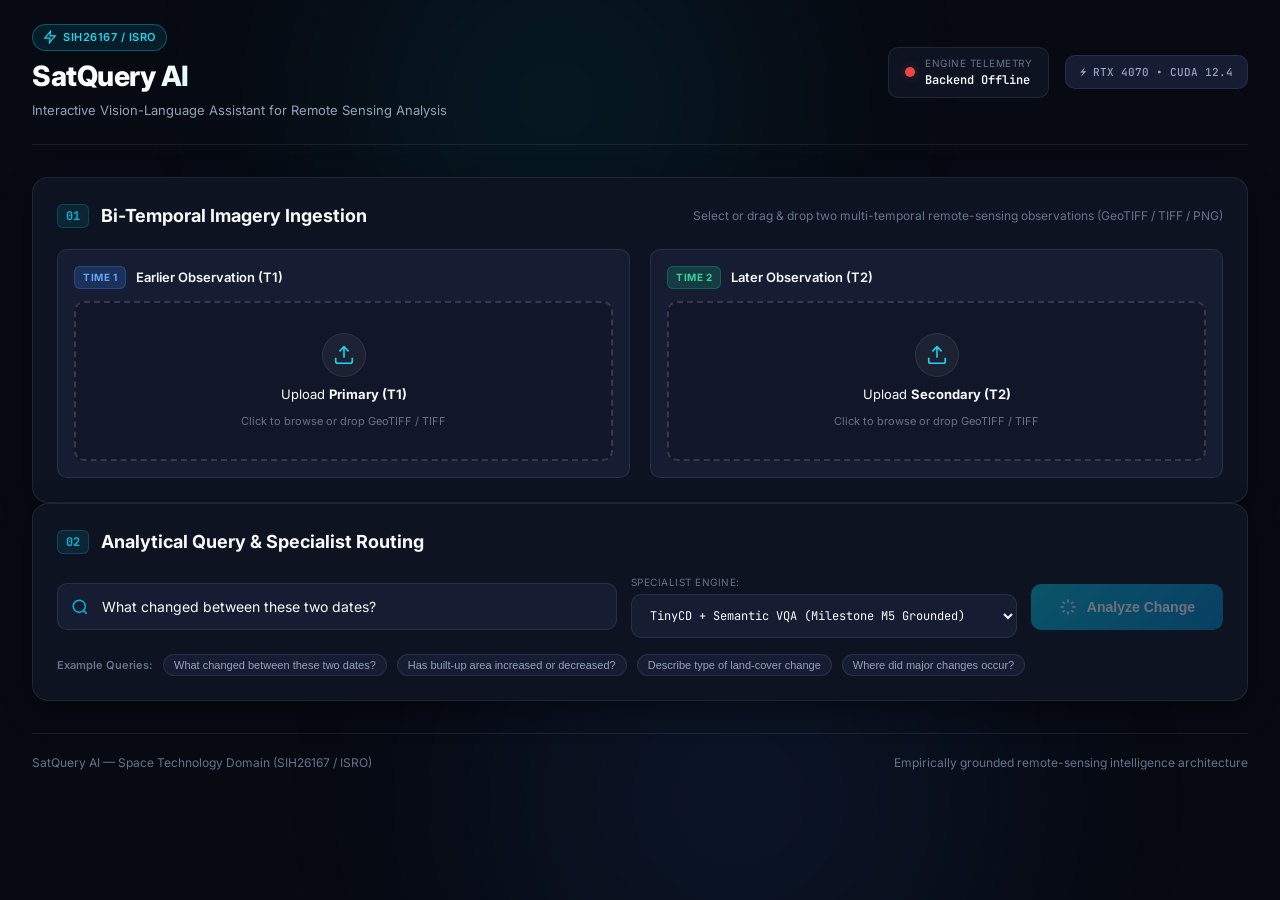
==== frontend/index.html @ 7ea51f8f "Initial SatQuery AI implementation through M5" ====
<!DOCTYPE html>
<html lang="en">
<head>
  <meta charset="UTF-8">
  <meta name="viewport" content="width=device-width, initial-scale=1.0">
  <title>SatQuery AI — Bi-Temporal Remote Sensing Analysis</title>
  <meta name="description" content="Interactive Vision-Language Assistant for Multimodal Remote Sensing (SIH26167 / ISRO)">
  <link rel="preconnect" href="https://fonts.googleapis.com">
  <link rel="preconnect" href="https://fonts.gstatic.com" crossorigin>
  <link href="https://fonts.googleapis.com/css2?family=Inter:wght@300;400;500;600;700&family=JetBrains+Mono:wght@400;500;600&display=swap" rel="stylesheet">
  <link rel="stylesheet" href="index.css">
</head>
<body>
  <!-- Background Glow Accents -->
  <div class="bg-glow bg-glow-top"></div>
  <div class="bg-glow bg-glow-bottom"></div>

  <div class="app-wrapper">
    <!-- Header -->
    <header class="app-header">
      <div class="header-left">
        <div class="brand-badge">
          <svg class="satellite-icon" viewBox="0 0 24 24" fill="none" stroke="currentColor" stroke-width="2">
            <path d="M13 2L3 14h9l-1 8 10-12h-9l1-8z" />
          </svg>
          <span class="mission-tag">SIH26167 / ISRO</span>
        </div>
        <h1 class="brand-title">SatQuery AI</h1>
        <p class="brand-subtitle">Interactive Vision-Language Assistant for Remote Sensing Analysis</p>
      </div>

      <div class="header-right">
        <div id="backend-status-card" class="status-card">
          <span id="backend-status-dot" class="status-dot dot-checking"></span>
          <div class="status-meta">
            <span class="status-label">Engine Telemetry</span>
            <span id="backend-status-text" class="status-value">Connecting...</span>
          </div>
        </div>
        <div class="hardware-badge">
          <span class="hw-icon">⚡</span>
          <span class="hw-text">RTX 4070 • CUDA 12.4</span>
        </div>
      </div>
    </header>

    <!-- Main Container -->
    <main class="main-content">
      <!-- Section 1: Bi-Temporal Imagery Ingestion -->
      <section class="panel-section">
        <div class="section-title-bar">
          <span class="section-step">01</span>
          <h2 class="section-title">Bi-Temporal Imagery Ingestion</h2>
          <span class="section-hint">Select or drag & drop two multi-temporal remote-sensing observations (GeoTIFF / TIFF / PNG)</span>
        </div>

        <div class="upload-grid">
          <!-- Time 1 Panel (Before) -->
          <div class="upload-card" id="t1-card">
            <div class="card-header-bar">
              <span class="time-badge time-t1">TIME 1</span>
              <span class="time-label">Earlier Observation (T1)</span>
            </div>
            
            <div class="dropzone" id="t1-dropzone">
              <input type="file" id="t1-file-input" class="file-input" accept=".tif,.tiff,.png,.jpg,.jpeg">
              <div class="dropzone-content" id="t1-empty-view">
                <div class="dropzone-icon-ring">
                  <svg viewBox="0 0 24 24" fill="none" stroke="currentColor" stroke-width="1.75">
                    <path d="M21 15v4a2 2 0 0 1-2 2H5a2 2 0 0 1-2-2v-4M17 8l-5-5-5 5M12 3v12"/>
                  </svg>
                </div>
                <p class="dropzone-main-text">Upload <strong>Primary (T1)</strong></p>
                <p class="dropzone-sub-text">Click to browse or drop GeoTIFF / TIFF</p>
              </div>

              <div class="file-loaded-view hidden" id="t1-loaded-view">
                <div class="file-preview-box">
                  <img id="t1-thumb" class="file-thumb" alt="T1 Preview">
                  <div class="file-thumb-fallback" id="t1-thumb-fallback">
                    <span>GeoTIFF</span>
                  </div>
                </div>
                <div class="file-details">
                  <span class="file-name" id="t1-filename">filename.tif</span>
                  <div class="file-tags">
                    <span class="file-tag" id="t1-filesize">0 KB</span>
                    <span class="file-tag tag-crs" id="t1-filecrs">CRS: Ready</span>
                  </div>
                </div>
                <button type="button" class="btn-remove-file" id="t1-remove-btn" title="Remove image">&times;</button>
              </div>
            </div>
          </div>

          <!-- Time 2 Panel (After) -->
          <div class="upload-card" id="t2-card">
            <div class="card-header-bar">
              <span class="time-badge time-t2">TIME 2</span>
              <span class="time-label">Later Observation (T2)</span>
            </div>

            <div class="dropzone" id="t2-dropzone">
              <input type="file" id="t2-file-input" class="file-input" accept=".tif,.tiff,.png,.jpg,.jpeg">
              <div class="dropzone-content" id="t2-empty-view">
                <div class="dropzone-icon-ring">
                  <svg viewBox="0 0 24 24" fill="none" stroke="currentColor" stroke-width="1.75">
                    <path d="M21 15v4a2 2 0 0 1-2 2H5a2 2 0 0 1-2-2v-4M17 8l-5-5-5 5M12 3v12"/>
                  </svg>
                </div>
                <p class="dropzone-main-text">Upload <strong>Secondary (T2)</strong></p>
                <p class="dropzone-sub-text">Click to browse or drop GeoTIFF / TIFF</p>
              </div>

              <div class="file-loaded-view hidden" id="t2-loaded-view">
                <div class="file-preview-box">
                  <img id="t2-thumb" class="file-thumb" alt="T2 Preview">
                  <div class="file-thumb-fallback" id="t2-thumb-fallback">
                    <span>GeoTIFF</span>
                  </div>
                </div>
                <div class="file-details">
                  <span class="file-name" id="t2-filename">filename.tif</span>
                  <div class="file-tags">
                    <span class="file-tag" id="t2-filesize">0 KB</span>
                    <span class="file-tag tag-crs" id="t2-filecrs">CRS: Ready</span>
                  </div>
                </div>
                <button type="button" class="btn-remove-file" id="t2-remove-btn" title="Remove image">&times;</button>
              </div>
            </div>
          </div>
        </div>
      </section>

      <!-- Section 2: Query & Action Bar -->
      <section class="panel-section">
        <div class="section-title-bar">
          <span class="section-step">02</span>
          <h2 class="section-title">Analytical Query & Specialist Routing</h2>
        </div>

        <div class="query-box-wrapper">
          <div class="query-input-row">
            <div class="query-input-container">
              <svg class="query-icon" viewBox="0 0 24 24" fill="none" stroke="currentColor" stroke-width="2">
                <circle cx="11" cy="11" r="8"/>
                <path d="M21 21l-4.35-4.35"/>
              </svg>
              <input type="text" id="query-input" class="query-input" value="What changed between these two dates?" placeholder="Enter remote sensing analytical query...">
            </div>

            <div class="candidate-select-container">
              <label for="candidate-select" class="candidate-label">Specialist Engine:</label>
              <select id="candidate-select" class="candidate-select">
                <option value="change_vqa" selected>TinyCD + Semantic VQA (Milestone M5 Grounded)</option>
                <option value="tinycd_raw">TinyCD Only (Binary Detection • M3/M4)</option>
                <option value="cva_raw">CVA Baseline (Deterministic Spectral Difference)</option>
              </select>
            </div>

            <button type="button" id="analyze-btn" class="btn-analyze" disabled>
              <svg class="btn-icon" viewBox="0 0 24 24" fill="none" stroke="currentColor" stroke-width="2">
                <path d="M12 2v4M12 18v4M4.93 4.93l2.83 2.83M16.24 16.24l2.83 2.83M2 12h4M18 12h4M4.93 19.07l2.83-2.83M16.24 7.76l2.83-2.83"/>
              </svg>
              <span>Analyze Change</span>
            </button>
          </div>

          <!-- Query Suggestions -->
          <div class="query-suggestions">
            <span class="suggestions-label">Example Queries:</span>
            <button type="button" class="query-pill" data-query="What changed between these two dates?">What changed between these two dates?</button>
            <button type="button" class="query-pill" data-query="Has the built-up area increased, decreased, or remained unchanged?">Has built-up area increased or decreased?</button>
            <button type="button" class="query-pill" data-query="Describe what type of land-cover change occurred.">Describe type of land-cover change</button>
            <button type="button" class="query-pill" data-query="Where did the major changes occur?">Where did major changes occur?</button>
          </div>
        </div>
      </section>

      <!-- Processing State / Progress Stepper -->
      <section class="progress-section hidden" id="progress-container">
        <div class="progress-card">
          <div class="spinner-row">
            <div class="orbital-spinner"></div>
            <div class="progress-text-block">
              <span class="progress-headline" id="progress-headline">Processing Bi-Temporal Earth Observation Data...</span>
              <span class="progress-subtext" id="progress-subtext">Executing geospatial validation and alignment foundation...</span>
            </div>
          </div>

          <!-- 10-Step Observable Visual Stepper (Rule 12 & Rule 13 Compliance) -->
          <div class="pipeline-stepper" id="pipeline-stepper">
            <div class="stepper-item" data-step="InputValidation"><span class="step-num">1</span><span class="step-name">Input Validation</span></div>
            <div class="stepper-item" data-step="TemporalValidation"><span class="step-num">2</span><span class="step-name">Temporal Order</span></div>
            <div class="stepper-item" data-step="SpatialCompatibility"><span class="step-num">3</span><span class="step-name">Spatial Overlap</span></div>
            <div class="stepper-item" data-step="Alignment"><span class="step-num">4</span><span class="step-name">Geospatial Align</span></div>
            <div class="stepper-item" data-step="SpecialistSelection"><span class="step-num">5</span><span class="step-name">Model Registry</span></div>
            <div class="stepper-item" data-step="ModelExecution"><span class="step-num">6</span><span class="step-name">Change Detect</span></div>
            <div class="stepper-item" data-step="ChangeMaskValidation"><span class="step-num">7</span><span class="step-name">Mask Validation</span></div>
            <div class="stepper-item" data-step="Statistics"><span class="step-num">8</span><span class="step-name">Area Statistics</span></div>
            <div class="stepper-item" data-step="SemanticInterpretation"><span class="step-num">9</span><span class="step-name">Semantic VQA</span></div>
            <div class="stepper-item" data-step="EvidenceAssembly"><span class="step-num">10</span><span class="step-name">Evidence Fusion</span></div>
          </div>
        </div>
      </section>

      <!-- Error Banner -->
      <div class="error-banner hidden" id="error-banner">
        <div class="error-icon-box">⚠️</div>
        <div class="error-content">
          <h4 class="error-title" id="error-title">Backend Validation Error</h4>
          <p class="error-detail" id="error-detail">An unexpected error occurred.</p>
        </div>
        <button type="button" class="error-close-btn" id="error-close-btn">&times;</button>
      </div>

      <!-- Section 3: Results & Visual Evidence (Populated from Real Backend) -->
      <section class="results-section hidden" id="results-section">
        <div class="section-title-bar">
          <span class="section-step">03</span>
          <h2 class="section-title">Analytical Findings & Visual Evidence</h2>
          <span class="contract-badge">StandardResultContract Verified</span>
        </div>

        <!-- Answer Narrative Banner -->
        <div class="answer-banner">
          <div class="answer-header">
            <span class="answer-tag">AI Remote Sensing Analyst Report</span>
            <span class="confidence-tag" id="summary-confidence">Confidence: 0.00</span>
          </div>
          <p class="answer-text" id="summary-answer">...</p>
        </div>

        <!-- Semantic Change Interpretation Card (Milestone M5) -->
        <div class="semantic-card hidden" id="semantic-card">
          <div class="semantic-header">
            <div class="semantic-header-left">
              <span class="semantic-badge">M5 Semantic Interpretation</span>
              <span class="direction-badge" id="semantic-direction-badge">MODIFIED</span>
            </div>
            <div class="semantic-header-right">
              <span class="predom-badge" id="predom-transition-badge">bare_land &rarr; built_up</span>
              <span class="uncertainty-badge" id="semantic-uncertainty-badge">Model Uncertainty: 15%</span>
            </div>
          </div>
          <div class="semantic-body" id="semantic-transitions-container">
            <!-- Dynamically populated -->
          </div>
        </div>

        <!-- Telemetry Metrics Grid -->
        <div class="metrics-grid">
          <div class="metric-card">
            <span class="metric-label">Changed Pixels</span>
            <span class="metric-value" id="val-changed-pixels">--</span>
            <span class="metric-sub" id="sub-changed-pixels">Surface pixel count</span>
          </div>
          <div class="metric-card metric-card-primary">
            <span class="metric-label">Physical Area</span>
            <span class="metric-value" id="val-physical-area">--</span>
            <span class="metric-sub" id="sub-physical-area">Calculated in projected CRS</span>
          </div>
          <div class="metric-card">
            <span class="metric-label">Change Ratio</span>
            <span class="metric-value" id="val-change-ratio">--</span>
            <span class="metric-sub">AOI fractional coverage</span>
          </div>
          <div class="metric-card">
            <span class="metric-label">Spatial Clusters</span>
            <span class="metric-value" id="val-total-clusters">--</span>
            <span class="metric-sub">Connected components</span>
          </div>
          <div class="metric-card">
            <span class="metric-label">Specialist Engine</span>
            <span class="metric-value value-engine" id="val-specialist">--</span>
            <span class="metric-sub" id="sub-specialist">Central Model Registry</span>
          </div>
          <div class="metric-card">
            <span class="metric-label">Inference Latency</span>
            <span class="metric-value" id="val-latency">--</span>
            <span class="metric-sub">End-to-end execution</span>
          </div>
        </div>

        <!-- Visual Comparison Hub -->
        <div class="visual-hub-card">
          <div class="hub-header">
            <div class="hub-title-group">
              <h3 class="hub-title">Spatial Evidence Inspection</h3>
              <span class="hub-subtitle">High-resolution bi-temporal comparison with raster overlays</span>
            </div>
            <div class="view-mode-switch">
              <button type="button" class="mode-btn active" id="btn-mode-slider">Split Comparison Slider</button>
              <button type="button" class="mode-btn" id="btn-mode-side">Side-by-Side Gallery</button>
            </div>
          </div>

          <!-- View A: Interactive Before/After Split Slider -->
          <div class="slider-view-container" id="slider-view">
            <div class="split-slider-frame" id="split-slider-frame">
              <!-- Under Layer: Time 1 (Before) -->
              <img id="slider-img-before" class="slider-img slider-img-under" alt="T1 Before Observation">
              
              <!-- Over Layer: Time 2 with Change Overlay (Clipped) -->
              <div class="slider-overlay-wrapper" id="slider-overlay-wrapper">
                <img id="slider-img-after" class="slider-img slider-img-over" alt="T2 with Change Overlay">
              </div>

              <!-- Interactive Drag Divider -->
              <div class="slider-divider" id="slider-divider">
                <div class="divider-line"></div>
                <div class="divider-handle">
                  <svg viewBox="0 0 24 24" fill="none" stroke="currentColor" stroke-width="2.5">
                    <path d="M8 7l-5 5 5 5M16 7l5 5-5 5"/>
                  </svg>
                </div>
              </div>

              <!-- Badges on Image -->
              <span class="slider-tag tag-before">BEFORE (T1)</span>
              <span class="slider-tag tag-after">AFTER + CHANGE OVERLAY</span>
            </div>
            <p class="slider-caption">Drag the slider left and right to inspect detected physical surface additions against the prior observation.</p>
          </div>

          <!-- View B: Side-by-Side Gallery -->
          <div class="side-by-side-grid hidden" id="side-by-side-grid">
            <div class="gallery-card">
              <div class="gallery-header">Time 1 (Before)</div>
              <div class="gallery-img-box"><img id="gallery-t1" class="gallery-img" alt="T1"></div>
            </div>
            <div class="gallery-card">
              <div class="gallery-header">Time 2 (After)</div>
              <div class="gallery-img-box"><img id="gallery-t2" class="gallery-img" alt="T2"></div>
            </div>
            <div class="gallery-card">
              <div class="gallery-header">Binary Change Mask</div>
              <div class="gallery-img-box"><img id="gallery-mask" class="gallery-img" alt="Change Mask"></div>
            </div>
            <div class="gallery-card">
              <div class="gallery-header">Semi-Transparent Overlay</div>
              <div class="gallery-img-box"><img id="gallery-overlay" class="gallery-img" alt="Change Overlay"></div>
            </div>
          </div>
        </div>

        <!-- Spatial Telemetry & Bounding Boxes -->
        <div class="evidence-telemetry-card">
          <div class="telemetry-header">
            <h4>Geospatial Regions & Coordinates</h4>
            <span class="convention-tag">Convention: [xmin, ymin, xmax, ymax]</span>
          </div>
          <div class="telemetry-body" id="telemetry-regions-list">
            <!-- Populated dynamically -->
          </div>
        </div>

        <!-- Collapsible 9-Step Execution Trace (Rule 12) -->
        <div class="trace-accordion-card">
          <button type="button" class="trace-accordion-header" id="trace-toggle-btn">
            <div class="trace-header-left">
              <svg class="trace-icon" viewBox="0 0 24 24" fill="none" stroke="currentColor" stroke-width="2">
                <path d="M12 8v4l3 3m6-3a9 9 0 11-18 0 9 9 0 0118 0z" />
              </svg>
              <span class="trace-title">Auditable Execution Trace (Rule 12 Compliance)</span>
            </div>
            <div class="trace-header-right">
              <span class="trace-count-tag" id="trace-steps-count">9 Steps Recorded</span>
              <svg class="accordion-arrow" id="accordion-arrow" viewBox="0 0 24 24" fill="none" stroke="currentColor" stroke-width="2">
                <path d="M19 9l-7 7-7-7"/>
              </svg>
            </div>
          </button>

          <div class="trace-accordion-content hidden" id="trace-content">
            <div class="trace-timeline" id="trace-timeline-container">
              <!-- Steps rendered dynamically -->
            </div>
          </div>
        </div>

        <!-- Warnings Banner -->
        <div class="warnings-card hidden" id="warnings-card">
          <div class="warnings-header">System Advisories & Preprocessing Warnings</div>
          <ul class="warnings-list" id="warnings-list">
            <!-- Populated dynamically -->
          </ul>
        </div>
      </section>
    </main>

    <!-- Footer -->
    <footer class="app-footer">
      <span>SatQuery AI — Space Technology Domain (SIH26167 / ISRO)</span>
      <span>Empirically grounded remote-sensing intelligence architecture</span>
    </footer>
  </div>

  <script src="app.js" type="module"></script>
</body>
</html>
---- frontend/index.css ----
:root {
  --bg-cosmic: #070A12;
  --bg-surface: #0E1322;
  --bg-surface-elevated: #161D33;
  --bg-surface-card: #1A223B;
  --border-subtle: rgba(255, 255, 255, 0.08);
  --border-active: rgba(6, 182, 212, 0.4);

  --cyan-primary: #06B6D4;
  --cyan-bright: #22D3EE;
  --cyan-glow: rgba(6, 182, 212, 0.25);
  
  --emerald-success: #10B981;
  --emerald-glow: rgba(16, 185, 129, 0.25);

  --amber-warning: #F59E0B;
  --amber-glow: rgba(245, 158, 11, 0.25);

  --crimson-danger: #EF4444;
  --crimson-glow: rgba(239, 68, 68, 0.25);

  --text-primary: #F8FAFC;
  --text-secondary: #94A3B8;
  --text-muted: #64748B;

  --font-sans: 'Inter', -apple-system, BlinkMacSystemFont, "Segoe UI", Roboto, sans-serif;
  --font-mono: 'JetBrains Mono', monospace;
  --radius-sm: 6px;
  --radius-md: 10px;
  --radius-lg: 16px;
}

* {
  box-sizing: border-box;
  margin: 0;
  padding: 0;
}

body {
  background-color: var(--bg-cosmic);
  color: var(--text-primary);
  font-family: var(--font-sans);
  min-height: 100vh;
  position: relative;
  overflow-x: hidden;
  line-height: 1.5;
  -webkit-font-smoothing: antialiased;
}

/* Background Cosmic Ambient Glows */
.bg-glow {
  position: fixed;
  border-radius: 50%;
  pointer-events: none;
  filter: blur(120px);
  z-index: 0;
  opacity: 0.15;
}
.bg-glow-top {
  width: 600px;
  height: 600px;
  background: radial-gradient(circle, var(--cyan-primary), transparent 70%);
  top: -200px;
  left: 20%;
}
.bg-glow-bottom {
  width: 700px;
  height: 700px;
  background: radial-gradient(circle, #3B82F6, transparent 70%);
  bottom: -250px;
  right: 15%;
}

.app-wrapper {
  position: relative;
  z-index: 1;
  max-width: 1400px;
  margin: 0 auto;
  padding: 24px 32px 48px;
  display: flex;
  flex-direction: column;
  gap: 32px;
}

/* Header */
.app-header {
  display: flex;
  justify-content: space-between;
  align-items: center;
  padding-bottom: 24px;
  border-bottom: 1px solid var(--border-subtle);
}
.header-left {
  display: flex;
  flex-direction: column;
  gap: 4px;
}
.brand-badge {
  display: inline-flex;
  align-items: center;
  gap: 6px;
  background: rgba(6, 182, 212, 0.12);
  border: 1px solid var(--border-active);
  padding: 4px 10px;
  border-radius: 100px;
  width: fit-content;
  color: var(--cyan-bright);
  font-size: 11px;
  font-weight: 600;
  letter-spacing: 0.5px;
  text-transform: uppercase;
}
.satellite-icon {
  width: 14px;
  height: 14px;
}
.brand-title {
  font-size: 28px;
  font-weight: 800;
  letter-spacing: -0.5px;
  background: linear-gradient(135deg, #FFFFFF 30%, var(--cyan-bright) 100%);
  -webkit-background-clip: text;
  -webkit-text-fill-color: transparent;
}
.brand-subtitle {
  font-size: 13px;
  color: var(--text-secondary);
}

.header-right {
  display: flex;
  align-items: center;
  gap: 16px;
}
.status-card {
  display: flex;
  align-items: center;
  gap: 10px;
  background: var(--bg-surface);
  border: 1px solid var(--border-subtle);
  padding: 8px 16px;
  border-radius: var(--radius-md);
}
.status-dot {
  width: 10px;
  height: 10px;
  border-radius: 50%;
}
.dot-checking { background: var(--amber-warning); box-shadow: 0 0 10px var(--amber-glow); }
.dot-online { background: var(--emerald-success); box-shadow: 0 0 10px var(--emerald-glow); }
.dot-offline { background: var(--crimson-danger); box-shadow: 0 0 10px var(--crimson-glow); }

.status-meta {
  display: flex;
  flex-direction: column;
}
.status-label {
  font-size: 10px;
  color: var(--text-muted);
  text-transform: uppercase;
  letter-spacing: 0.5px;
}
.status-value {
  font-size: 12px;
  font-weight: 600;
  color: var(--text-primary);
  font-family: var(--font-mono);
}
.hardware-badge {
  display: flex;
  align-items: center;
  gap: 6px;
  background: var(--bg-surface-elevated);
  border: 1px solid var(--border-subtle);
  padding: 8px 14px;
  border-radius: var(--radius-md);
  font-size: 11px;
  font-weight: 500;
  color: var(--text-secondary);
  font-family: var(--font-mono);
}

/* Sections */
.panel-section {
  background: var(--bg-surface);
  border: 1px solid var(--border-subtle);
  border-radius: var(--radius-lg);
  padding: 24px;
  box-shadow: 0 10px 30px rgba(0, 0, 0, 0.4);
}
.section-title-bar {
  display: flex;
  align-items: center;
  gap: 12px;
  margin-bottom: 20px;
}
.section-step {
  font-family: var(--font-mono);
  font-size: 12px;
  font-weight: 700;
  color: var(--cyan-primary);
  background: rgba(6, 182, 212, 0.1);
  border: 1px solid rgba(6, 182, 212, 0.25);
  padding: 2px 8px;
  border-radius: var(--radius-sm);
}
.section-title {
  font-size: 18px;
  font-weight: 700;
  color: var(--text-primary);
}
.section-hint {
  font-size: 12px;
  color: var(--text-muted);
  margin-left: auto;
}

/* Upload Grid */
.upload-grid {
  display: grid;
  grid-template-columns: 1fr 1fr;
  gap: 20px;
}
.upload-card {
  background: var(--bg-surface-elevated);
  border: 1px solid var(--border-subtle);
  border-radius: var(--radius-md);
  padding: 16px;
  display: flex;
  flex-direction: column;
  gap: 12px;
}
.card-header-bar {
  display: flex;
  align-items: center;
  gap: 10px;
}
.time-badge {
  font-size: 10px;
  font-weight: 700;
  padding: 3px 8px;
  border-radius: var(--radius-sm);
  letter-spacing: 0.5px;
}
.time-t1 { background: rgba(59, 130, 246, 0.2); color: #60A5FA; border: 1px solid rgba(59, 130, 246, 0.3); }
.time-t2 { background: rgba(16, 185, 129, 0.2); color: #34D399; border: 1px solid rgba(16, 185, 129, 0.3); }
.time-label {
  font-size: 13px;
  font-weight: 600;
  color: var(--text-primary);
}

.dropzone {
  position: relative;
  min-height: 160px;
  border: 2px dashed rgba(255, 255, 255, 0.15);
  border-radius: var(--radius-md);
  display: flex;
  align-items: center;
  justify-content: center;
  cursor: pointer;
  transition: all 0.2s ease;
  background: rgba(0, 0, 0, 0.2);
}
.dropzone:hover, .dropzone.dragover {
  border-color: var(--cyan-primary);
  background: rgba(6, 182, 212, 0.05);
}
.file-input {
  position: absolute;
  inset: 0;
  opacity: 0;
  cursor: pointer;
  width: 100%;
  height: 100%;
}
.dropzone-content {
  display: flex;
  flex-direction: column;
  align-items: center;
  gap: 8px;
  pointer-events: none;
  text-align: center;
}
.dropzone-icon-ring {
  width: 44px;
  height: 44px;
  border-radius: 50%;
  background: rgba(255, 255, 255, 0.05);
  border: 1px solid var(--border-subtle);
  display: flex;
  align-items: center;
  justify-content: center;
  color: var(--cyan-bright);
}
.dropzone-icon-ring svg { width: 22px; height: 22px; }
.dropzone-main-text { font-size: 13px; color: var(--text-primary); }
.dropzone-sub-text { font-size: 11px; color: var(--text-muted); }

/* File Loaded View */
.file-loaded-view {
  width: 100%;
  padding: 16px;
  display: flex;
  align-items: center;
  gap: 16px;
  background: var(--bg-surface-card);
  border-radius: var(--radius-md);
  border: 1px solid rgba(6, 182, 212, 0.3);
  position: relative;
}
.file-preview-box {
  width: 60px;
  height: 60px;
  border-radius: var(--radius-sm);
  background: #000;
  border: 1px solid var(--border-subtle);
  overflow: hidden;
  display: flex;
  align-items: center;
  justify-content: center;
  flex-shrink: 0;
}
.file-thumb {
  width: 100%;
  height: 100%;
  object-fit: cover;
}
.file-thumb-fallback {
  font-size: 10px;
  font-family: var(--font-mono);
  color: var(--cyan-bright);
  font-weight: 700;
}
.file-details {
  display: flex;
  flex-direction: column;
  gap: 6px;
  overflow: hidden;
  flex-grow: 1;
}
.file-name {
  font-size: 13px;
  font-weight: 600;
  color: var(--text-primary);
  white-space: nowrap;
  overflow: hidden;
  text-overflow: ellipsis;
  font-family: var(--font-mono);
}
.file-tags {
  display: flex;
  gap: 8px;
}
.file-tag {
  font-size: 10px;
  padding: 2px 6px;
  border-radius: var(--radius-sm);
  background: rgba(255, 255, 255, 0.08);
  color: var(--text-secondary);
  font-family: var(--font-mono);
}
.tag-crs { color: var(--emerald-success); background: rgba(16, 185, 129, 0.1); }

.btn-remove-file {
  width: 28px;
  height: 28px;
  border-radius: 50%;
  background: rgba(255, 255, 255, 0.08);
  border: 1px solid var(--border-subtle);
  color: var(--text-secondary);
  font-size: 16px;
  cursor: pointer;
  display: flex;
  align-items: center;
  justify-content: center;
  transition: all 0.15s ease;
}
.btn-remove-file:hover {
  background: rgba(239, 68, 68, 0.2);
  color: var(--crimson-danger);
  border-color: var(--crimson-danger);
}

/* Query Box */
.query-box-wrapper {
  display: flex;
  flex-direction: column;
  gap: 16px;
}
.query-input-row {
  display: flex;
  align-items: center;
  gap: 14px;
}
.query-input-container {
  flex-grow: 1;
  position: relative;
  display: flex;
  align-items: center;
}
.query-icon {
  position: absolute;
  left: 14px;
  width: 18px;
  height: 18px;
  color: var(--cyan-primary);
  pointer-events: none;
}
.query-input {
  width: 100%;
  background: var(--bg-surface-elevated);
  border: 1px solid var(--border-subtle);
  border-radius: var(--radius-md);
  padding: 14px 16px 14px 44px;
  font-size: 14px;
  color: var(--text-primary);
  font-family: var(--font-sans);
  transition: border-color 0.2s ease;
}
.query-input:focus {
  outline: none;
  border-color: var(--cyan-bright);
  box-shadow: 0 0 15px var(--cyan-glow);
}

.candidate-select-container {
  display: flex;
  flex-direction: column;
  gap: 4px;
}
.candidate-label {
  font-size: 10px;
  text-transform: uppercase;
  letter-spacing: 0.5px;
  color: var(--text-muted);
}
.candidate-select {
  background: var(--bg-surface-elevated);
  border: 1px solid var(--border-subtle);
  color: var(--text-primary);
  padding: 12px 14px;
  border-radius: var(--radius-md);
  font-size: 12px;
  font-family: var(--font-mono);
  cursor: pointer;
}
.candidate-select:focus {
  outline: none;
  border-color: var(--cyan-primary);
}

.btn-analyze {
  display: flex;
  align-items: center;
  gap: 10px;
  background: linear-gradient(135deg, #06B6D4, #0284C7);
  border: none;
  color: #FFFFFF;
  padding: 14px 28px;
  border-radius: var(--radius-md);
  font-size: 14px;
  font-weight: 700;
  cursor: pointer;
  box-shadow: 0 4px 20px var(--cyan-glow);
  transition: all 0.2s ease;
  white-space: nowrap;
}
.btn-analyze:hover:not(:disabled) {
  transform: translateY(-1px);
  box-shadow: 0 6px 25px rgba(6, 182, 212, 0.4);
}
.btn-analyze:disabled {
  opacity: 0.4;
  cursor: not-allowed;
  box-shadow: none;
}
.btn-icon { width: 18px; height: 18px; }

.query-suggestions {
  display: flex;
  align-items: center;
  gap: 10px;
  flex-wrap: wrap;
}
.suggestions-label {
  font-size: 11px;
  color: var(--text-muted);
  font-weight: 600;
}
.query-pill {
  background: var(--bg-surface-elevated);
  border: 1px solid var(--border-subtle);
  color: var(--text-secondary);
  font-size: 11px;
  padding: 4px 10px;
  border-radius: 100px;
  cursor: pointer;
  transition: all 0.15s ease;
}
.query-pill:hover {
  background: rgba(6, 182, 212, 0.1);
  color: var(--cyan-bright);
  border-color: var(--cyan-primary);
}

/* Progress / Processing Stepper */
.progress-section {
  animation: fadeIn 0.3s ease;
}
.progress-card {
  background: var(--bg-surface);
  border: 1px solid rgba(6, 182, 212, 0.3);
  border-radius: var(--radius-lg);
  padding: 24px;
  display: flex;
  flex-direction: column;
  gap: 20px;
  box-shadow: 0 0 30px var(--cyan-glow);
}
.spinner-row {
  display: flex;
  align-items: center;
  gap: 16px;
}
.orbital-spinner {
  width: 36px;
  height: 36px;
  border: 3px solid rgba(6, 182, 212, 0.2);
  border-top-color: var(--cyan-bright);
  border-radius: 50%;
  animation: spin 0.8s linear infinite;
  flex-shrink: 0;
}
@keyframes spin { to { transform: rotate(360deg); } }

.progress-text-block {
  display: flex;
  flex-direction: column;
}
.progress-headline {
  font-size: 15px;
  font-weight: 700;
  color: var(--text-primary);
}
.progress-subtext {
  font-size: 12px;
  color: var(--text-secondary);
}

.pipeline-stepper {
  display: grid;
  grid-template-columns: repeat(9, 1fr);
  gap: 8px;
}
.stepper-item {
  display: flex;
  flex-direction: column;
  align-items: center;
  text-align: center;
  gap: 6px;
  padding: 10px 4px;
  background: var(--bg-surface-elevated);
  border: 1px solid var(--border-subtle);
  border-radius: var(--radius-sm);
  transition: all 0.2s ease;
}
.step-num {
  width: 22px;
  height: 22px;
  border-radius: 50%;
  background: rgba(255, 255, 255, 0.05);
  font-size: 11px;
  font-weight: 700;
  display: flex;
  align-items: center;
  justify-content: center;
  font-family: var(--font-mono);
}
.step-name {
  font-size: 10px;
  color: var(--text-muted);
  line-height: 1.2;
}
.stepper-item.completed {
  border-color: rgba(16, 185, 129, 0.4);
  background: rgba(16, 185, 129, 0.08);
}
.stepper-item.completed .step-num {
  background: var(--emerald-success);
  color: #000;
}
.stepper-item.completed .step-name {
  color: var(--text-primary);
}

/* Error Banner */
.error-banner {
  background: rgba(239, 68, 68, 0.12);
  border: 1px solid var(--crimson-danger);
  border-radius: var(--radius-md);
  padding: 16px 20px;
  display: flex;
  align-items: flex-start;
  gap: 16px;
  animation: shake 0.4s ease;
}
@keyframes shake {
  0%, 100% { transform: translateX(0); }
  25% { transform: translateX(-4px); }
  75% { transform: translateX(4px); }
}
.error-icon-box { font-size: 22px; }
.error-content { flex-grow: 1; }
.error-title {
  font-size: 14px;
  font-weight: 700;
  color: var(--crimson-danger);
  margin-bottom: 4px;
}
.error-detail {
  font-size: 13px;
  color: #FECACA;
  font-family: var(--font-mono);
}
.error-close-btn {
  background: none;
  border: none;
  color: #FECACA;
  font-size: 20px;
  cursor: pointer;
}

/* Results Section */
.results-section {
  display: flex;
  flex-direction: column;
  gap: 24px;
  animation: fadeIn 0.4s ease;
}
@keyframes fadeIn { from { opacity: 0; transform: translateY(8px); } to { opacity: 1; transform: translateY(0); } }

.contract-badge {
  font-size: 11px;
  font-weight: 600;
  padding: 3px 10px;
  border-radius: 100px;
  background: rgba(16, 185, 129, 0.15);
  color: #34D399;
  border: 1px solid rgba(16, 185, 129, 0.3);
  margin-left: auto;
}

/* Answer Banner */
.answer-banner {
  background: linear-gradient(135deg, rgba(6, 182, 212, 0.12), rgba(59, 130, 246, 0.08));
  border: 1px solid rgba(6, 182, 212, 0.3);
  border-radius: var(--radius-md);
  padding: 20px;
  display: flex;
  flex-direction: column;
  gap: 10px;
}
.answer-header {
  display: flex;
  justify-content: space-between;
  align-items: center;
}
.answer-tag {
  font-size: 11px;
  font-weight: 700;
  color: var(--cyan-bright);
  text-transform: uppercase;
  letter-spacing: 0.5px;
}
.confidence-tag {
  font-size: 11px;
  font-weight: 700;
  color: var(--emerald-success);
  font-family: var(--font-mono);
  background: rgba(16, 185, 129, 0.12);
  padding: 2px 8px;
  border-radius: var(--radius-sm);
  border: 1px solid rgba(16, 185, 129, 0.3);
}
.answer-text {
  font-size: 16px;
  font-weight: 500;
  line-height: 1.6;
  color: #FFFFFF;
}

/* Metrics Grid */
.metrics-grid {
  display: grid;
  grid-template-columns: repeat(6, 1fr);
  gap: 14px;
}
.metric-card {
  background: var(--bg-surface);
  border: 1px solid var(--border-subtle);
  border-radius: var(--radius-md);
  padding: 16px;
  display: flex;
  flex-direction: column;
  gap: 4px;
}
.metric-card-primary {
  border-color: rgba(6, 182, 212, 0.4);
  background: linear-gradient(180deg, var(--bg-surface), rgba(6, 182, 212, 0.06));
}
.metric-label {
  font-size: 10px;
  color: var(--text-muted);
  text-transform: uppercase;
  letter-spacing: 0.5px;
  font-weight: 600;
}
.metric-value {
  font-size: 20px;
  font-weight: 800;
  color: var(--text-primary);
  font-family: var(--font-mono);
}
.value-engine { font-size: 14px; color: var(--cyan-bright); }
.metric-sub {
  font-size: 10px;
  color: var(--text-secondary);
  white-space: nowrap;
  overflow: hidden;
  text-overflow: ellipsis;
}

/* Visual Hub */
.visual-hub-card {
  background: var(--bg-surface);
  border: 1px solid var(--border-subtle);
  border-radius: var(--radius-lg);
  padding: 24px;
  display: flex;
  flex-direction: column;
  gap: 20px;
}
.hub-header {
  display: flex;
  justify-content: space-between;
  align-items: center;
}
.hub-title { font-size: 18px; font-weight: 700; }
.hub-subtitle { font-size: 12px; color: var(--text-muted); }

.view-mode-switch {
  display: flex;
  background: var(--bg-surface-elevated);
  padding: 4px;
  border-radius: var(--radius-sm);
  border: 1px solid var(--border-subtle);
}
.mode-btn {
  background: none;
  border: none;
  color: var(--text-secondary);
  font-size: 12px;
  font-weight: 600;
  padding: 6px 14px;
  border-radius: 4px;
  cursor: pointer;
  transition: all 0.15s ease;
}
.mode-btn.active {
  background: var(--cyan-primary);
  color: #000;
}

/* Split Slider */
.slider-view-container {
  display: flex;
  flex-direction: column;
  align-items: center;
  gap: 12px;
}
.split-slider-frame {
  position: relative;
  width: 100%;
  max-width: 800px;
  aspect-ratio: 1 / 1;
  border-radius: var(--radius-md);
  overflow: hidden;
  border: 1px solid var(--border-subtle);
  background: #000;
  box-shadow: 0 10px 40px rgba(0, 0, 0, 0.6);
  user-select: none;
}
.slider-img {
  position: absolute;
  top: 0;
  left: 0;
  width: 100%;
  height: 100%;
  object-fit: contain;
  pointer-events: none;
}
.slider-overlay-wrapper {
  position: absolute;
  top: 0;
  left: 0;
  width: 50%;
  height: 100%;
  overflow: hidden;
}
.slider-overlay-wrapper .slider-img {
  width: 800px;
  max-width: none;
}

.slider-divider {
  position: absolute;
  top: 0;
  bottom: 0;
  left: 50%;
  width: 40px;
  margin-left: -20px;
  cursor: ew-resize;
  display: flex;
  align-items: center;
  justify-content: center;
  z-index: 10;
}
.divider-line {
  position: absolute;
  top: 0;
  bottom: 0;
  width: 2px;
  background: var(--cyan-bright);
  box-shadow: 0 0 8px var(--cyan-bright);
}
.divider-handle {
  width: 32px;
  height: 32px;
  border-radius: 50%;
  background: #000;
  border: 2px solid var(--cyan-bright);
  color: var(--cyan-bright);
  display: flex;
  align-items: center;
  justify-content: center;
  box-shadow: 0 0 15px var(--cyan-glow);
  z-index: 2;
}
.divider-handle svg { width: 16px; height: 16px; }

.slider-tag {
  position: absolute;
  bottom: 14px;
  font-size: 10px;
  font-weight: 700;
  padding: 4px 10px;
  border-radius: var(--radius-sm);
  background: rgba(0, 0, 0, 0.7);
  backdrop-filter: blur(6px);
  border: 1px solid var(--border-subtle);
  pointer-events: none;
  font-family: var(--font-mono);
}
.tag-before { left: 14px; color: #60A5FA; }
.tag-after { right: 14px; color: var(--crimson-danger); }
.slider-caption { font-size: 12px; color: var(--text-muted); }

/* Side by Side Grid */
.side-by-side-grid {
  display: grid;
  grid-template-columns: repeat(4, 1fr);
  gap: 16px;
}
.gallery-card {
  background: var(--bg-surface-elevated);
  border: 1px solid var(--border-subtle);
  border-radius: var(--radius-md);
  overflow: hidden;
  display: flex;
  flex-direction: column;
}
.gallery-header {
  padding: 8px 12px;
  font-size: 11px;
  font-weight: 600;
  color: var(--text-secondary);
  border-bottom: 1px solid var(--border-subtle);
  text-align: center;
}
.gallery-img-box {
  width: 100%;
  aspect-ratio: 1 / 1;
  background: #000;
}
.gallery-img {
  width: 100%;
  height: 100%;
  object-fit: contain;
}

/* Evidence Telemetry */
.evidence-telemetry-card {
  background: var(--bg-surface);
  border: 1px solid var(--border-subtle);
  border-radius: var(--radius-md);
  padding: 20px;
  display: flex;
  flex-direction: column;
  gap: 14px;
}
.telemetry-header {
  display: flex;
  justify-content: space-between;
  align-items: center;
}
.telemetry-header h4 { font-size: 14px; font-weight: 700; }
.convention-tag {
  font-size: 10px;
  font-family: var(--font-mono);
  color: var(--cyan-primary);
  background: rgba(6, 182, 212, 0.1);
  padding: 2px 8px;
  border-radius: var(--radius-sm);
}
.telemetry-body {
  display: flex;
  flex-direction: column;
  gap: 10px;
}
.cluster-row {
  display: flex;
  align-items: center;
  justify-content: space-between;
  background: var(--bg-surface-elevated);
  border: 1px solid var(--border-subtle);
  border-radius: var(--radius-sm);
  padding: 10px 16px;
  font-size: 12px;
  font-family: var(--font-mono);
}
.cluster-id { color: var(--cyan-bright); font-weight: 700; }
.cluster-bbox { color: var(--text-primary); }
.cluster-area { color: var(--emerald-success); }

/* Execution Trace Accordion */
.trace-accordion-card {
  background: var(--bg-surface);
  border: 1px solid var(--border-subtle);
  border-radius: var(--radius-md);
  overflow: hidden;
}
.trace-accordion-header {
  width: 100%;
  padding: 16px 20px;
  background: var(--bg-surface-elevated);
  border: none;
  color: var(--text-primary);
  display: flex;
  justify-content: space-between;
  align-items: center;
  cursor: pointer;
  font-size: 14px;
  font-weight: 600;
  transition: background 0.15s ease;
}
.trace-accordion-header:hover {
  background: var(--bg-surface-card);
}
.trace-header-left {
  display: flex;
  align-items: center;
  gap: 10px;
}
.trace-icon { width: 18px; height: 18px; color: var(--cyan-primary); }
.trace-header-right {
  display: flex;
  align-items: center;
  gap: 12px;
}
.trace-count-tag {
  font-size: 11px;
  font-family: var(--font-mono);
  background: rgba(255, 255, 255, 0.08);
  padding: 2px 8px;
  border-radius: var(--radius-sm);
  color: var(--text-secondary);
}
.accordion-arrow {
  width: 18px;
  height: 18px;
  transition: transform 0.2s ease;
}
.accordion-arrow.open {
  transform: rotate(180deg);
}

.trace-accordion-content {
  padding: 20px;
  border-top: 1px solid var(--border-subtle);
}
.trace-timeline {
  display: flex;
  flex-direction: column;
  gap: 12px;
}
.trace-step-item {
  display: flex;
  align-items: flex-start;
  gap: 14px;
  padding: 10px 14px;
  background: var(--bg-surface-elevated);
  border: 1px solid var(--border-subtle);
  border-radius: var(--radius-sm);
}
.trace-badge {
  font-size: 10px;
  font-weight: 700;
  font-family: var(--font-mono);
  padding: 2px 6px;
  border-radius: var(--radius-sm);
  text-transform: uppercase;
}
.badge-completed { background: rgba(16, 185, 129, 0.15); color: #34D399; }
.badge-warning { background: rgba(245, 158, 11, 0.15); color: #FBBF24; }
.badge-failed { background: rgba(239, 68, 68, 0.15); color: #F87171; }

.trace-step-info {
  display: flex;
  flex-direction: column;
  gap: 4px;
  flex-grow: 1;
}
.trace-step-name-row {
  display: flex;
  justify-content: space-between;
  align-items: center;
}
.trace-step-name {
  font-size: 13px;
  font-weight: 700;
  color: var(--text-primary);
}
.trace-step-duration {
  font-size: 11px;
  font-family: var(--font-mono);
  color: var(--text-muted);
}
.trace-step-details {
  font-size: 12px;
  color: var(--text-secondary);
}

/* Warnings Card */
.warnings-card {
  background: rgba(245, 158, 11, 0.08);
  border: 1px solid rgba(245, 158, 11, 0.3);
  border-radius: var(--radius-md);
  padding: 16px 20px;
}
.warnings-header {
  font-size: 13px;
  font-weight: 700;
  color: var(--amber-warning);
  margin-bottom: 8px;
}
.warnings-list {
  padding-left: 20px;
  font-size: 12px;
  color: #FDE68A;
}

/* Semantic Change Interpretation Card (M5) */
.semantic-card {
  background: var(--bg-surface-card);
  border: 1px solid rgba(139, 92, 246, 0.35);
  border-radius: var(--radius-md);
  padding: 16px 20px;
  display: flex;
  flex-direction: column;
  gap: 14px;
  box-shadow: 0 4px 20px -5px rgba(139, 92, 246, 0.15);
}
.semantic-header {
  display: flex;
  justify-content: space-between;
  align-items: center;
  flex-wrap: wrap;
  gap: 10px;
  padding-bottom: 12px;
  border-bottom: 1px solid var(--border-subtle);
}
.semantic-header-left, .semantic-header-right {
  display: flex;
  align-items: center;
  gap: 10px;
}
.semantic-badge {
  font-size: 11px;
  font-weight: 700;
  text-transform: uppercase;
  letter-spacing: 0.05em;
  background: rgba(139, 92, 246, 0.2);
  color: #C4B5FD;
  padding: 3px 8px;
  border-radius: var(--radius-sm);
  border: 1px solid rgba(139, 92, 246, 0.4);
}
.direction-badge {
  font-size: 11px;
  font-weight: 800;
  font-family: var(--font-mono);
  padding: 3px 8px;
  border-radius: var(--radius-sm);
  text-transform: uppercase;
}
.direction-increased { background: rgba(16, 185, 129, 0.2); color: #34D399; border: 1px solid rgba(16, 185, 129, 0.4); }
.direction-decreased { background: rgba(239, 68, 68, 0.2); color: #F87171; border: 1px solid rgba(239, 68, 68, 0.4); }
.direction-modified { background: rgba(6, 182, 212, 0.2); color: #67E8F9; border: 1px solid rgba(6, 182, 212, 0.4); }
.direction-no_change { background: rgba(100, 116, 139, 0.2); color: #94A3B8; border: 1px solid rgba(100, 116, 139, 0.4); }
.direction-uncertain { background: rgba(245, 158, 11, 0.2); color: #FBBF24; border: 1px solid rgba(245, 158, 11, 0.4); }

.predom-badge {
  font-size: 12px;
  font-family: var(--font-mono);
  color: var(--text-primary);
  background: rgba(255, 255, 255, 0.06);
  padding: 3px 8px;
  border-radius: var(--radius-sm);
  border: 1px solid var(--border-subtle);
}
.uncertainty-badge {
  font-size: 11px;
  font-family: var(--font-mono);
  color: var(--text-muted);
}

.semantic-body {
  display: flex;
  flex-direction: column;
  gap: 10px;
}
.transition-row {
  display: flex;
  align-items: flex-start;
  justify-content: space-between;
  gap: 14px;
  padding: 10px 14px;
  background: var(--bg-surface-elevated);
  border: 1px solid var(--border-subtle);
  border-radius: var(--radius-sm);
}
.transition-left {
  display: flex;
  flex-direction: column;
  gap: 4px;
  flex-grow: 1;
}
.transition-classes {
  display: flex;
  align-items: center;
  gap: 8px;
  font-size: 13px;
  font-weight: 700;
  font-family: var(--font-mono);
  color: var(--text-primary);
}
.transition-arrow-symbol {
  color: var(--cyan-bright);
}
.transition-desc {
  font-size: 12px;
  color: var(--text-secondary);
}
.transition-right {
  display: flex;
  flex-direction: column;
  align-items: flex-end;
  gap: 4px;
  flex-shrink: 0;
}
.transition-region-tag {
  font-size: 10px;
  font-family: var(--font-mono);
  padding: 2px 6px;
  border-radius: var(--radius-sm);
  background: rgba(6, 182, 212, 0.15);
  color: var(--cyan-bright);
}
.transition-prov-tag {
  font-size: 10px;
  color: var(--text-muted);
}
.transition-uncertain-tag {
  font-size: 10px;
  font-weight: 700;
  padding: 2px 6px;
  border-radius: var(--radius-sm);
  background: rgba(245, 158, 11, 0.15);
  color: #FBBF24;
}

/* Footer */
.app-footer {
  display: flex;
  justify-content: space-between;
  align-items: center;
  padding-top: 20px;
  border-top: 1px solid var(--border-subtle);
  font-size: 12px;
  color: var(--text-muted);
}

.hidden {
  display: none !important;
}
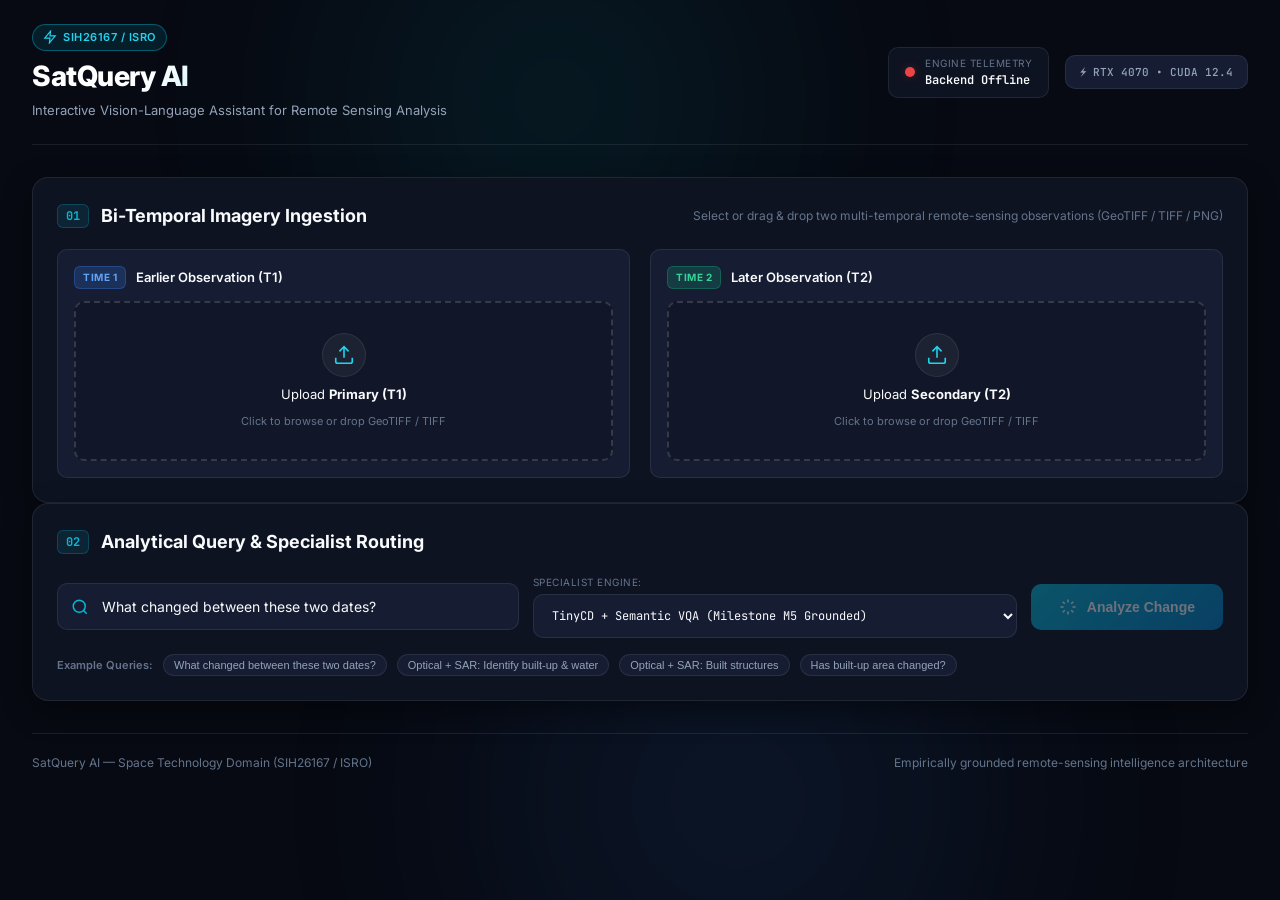
==== commit 0ec86f78: "Complete M6 optical-SAR joint analysis" ====
--- a/frontend/index.html
+++ b/frontend/index.html
@@ -154,6 +154,7 @@
               <label for="candidate-select" class="candidate-label">Specialist Engine:</label>
               <select id="candidate-select" class="candidate-select">
                 <option value="change_vqa" selected>TinyCD + Semantic VQA (Milestone M5 Grounded)</option>
+                <option value="optical_sar">Optical + SAR Cross-Modal Fusion (Milestone M6 Joint Analysis)</option>
                 <option value="tinycd_raw">TinyCD Only (Binary Detection • M3/M4)</option>
                 <option value="cva_raw">CVA Baseline (Deterministic Spectral Difference)</option>
               </select>
@@ -171,9 +172,9 @@
           <div class="query-suggestions">
             <span class="suggestions-label">Example Queries:</span>
             <button type="button" class="query-pill" data-query="What changed between these two dates?">What changed between these two dates?</button>
-            <button type="button" class="query-pill" data-query="Has the built-up area increased, decreased, or remained unchanged?">Has built-up area increased or decreased?</button>
-            <button type="button" class="query-pill" data-query="Describe what type of land-cover change occurred.">Describe type of land-cover change</button>
-            <button type="button" class="query-pill" data-query="Where did the major changes occur?">Where did major changes occur?</button>
+            <button type="button" class="query-pill" data-query="Use the optical and SAR images together to identify built-up and water-covered regions.">Optical + SAR: Identify built-up & water</button>
+            <button type="button" class="query-pill" data-query="Identify the built-up areas using both optical and SAR information.">Optical + SAR: Built structures</button>
+            <button type="button" class="query-pill" data-query="Has the built-up area increased, decreased, or remained unchanged?">Has built-up area changed?</button>
           </div>
         </div>
       </section>
@@ -249,6 +250,33 @@
           </div>
         </div>
 
+        <!-- Cross-Modal Complementarity Card (Milestone M6) -->
+        <div class="complementarity-card hidden" id="complementarity-card">
+          <div class="complementarity-header">
+            <div class="complementarity-header-left">
+              <span class="complementarity-badge">M6 Cross-Modal Complementarity</span>
+              <span class="sensor-badge">Optical RGB + SAR Microwave Backscatter</span>
+            </div>
+            <div class="complementarity-header-right">
+              <span class="joint-badge" id="comp-joint-badge">Cross-Sensor Confirmed</span>
+            </div>
+          </div>
+          <div class="complementarity-body">
+            <div class="comp-col">
+              <h5>Optical Visible Reflectance</h5>
+              <p id="comp-optical-text">...</p>
+            </div>
+            <div class="comp-col">
+              <h5>SAR Physical Backscatter & Roughness</h5>
+              <p id="comp-sar-text">...</p>
+            </div>
+            <div class="comp-col comp-col-joint">
+              <h5>Joint Cross-Sensor Finding</h5>
+              <p id="comp-joint-text">...</p>
+            </div>
+          </div>
+        </div>
+
         <!-- Telemetry Metrics Grid -->
         <div class="metrics-grid">
           <div class="metric-card">
@@ -345,6 +373,19 @@
           </div>
         </div>
 
+        <!-- 3-Panel Cross-Modal Composite Evidence (Milestone M6) -->
+        <div class="optical-sar-preview-card hidden" id="optical-sar-preview-card">
+          <div class="hub-header">
+            <div class="hub-title-group">
+              <h3 class="hub-title">3-Panel Cross-Modal Composite Evidence</h3>
+              <span class="hub-subtitle">Panel 1: Optical RGB Context &bull; Panel 2: SAR Microwave Backscatter &bull; Panel 3: Joint Fused Land-Cover Map</span>
+            </div>
+          </div>
+          <div class="optical-sar-img-wrapper">
+            <img id="optical-sar-composite-img" class="optical-sar-img" alt="Optical-SAR 3-Panel Composite">
+          </div>
+        </div>
+
         <!-- Spatial Telemetry & Bounding Boxes -->
         <div class="evidence-telemetry-card">
           <div class="telemetry-header">
--- a/frontend/index.css
+++ b/frontend/index.css
@@ -1200,6 +1200,108 @@
   color: #FBBF24;
 }
 
+/* Cross-Modal Complementarity Card (M6) */
+.complementarity-card {
+  background: var(--bg-surface-card);
+  border: 1px solid rgba(6, 182, 212, 0.35);
+  border-radius: var(--radius-md);
+  padding: 18px 22px;
+  display: flex;
+  flex-direction: column;
+  gap: 14px;
+  box-shadow: 0 4px 20px -5px rgba(6, 182, 212, 0.15);
+}
+.complementarity-header {
+  display: flex;
+  justify-content: space-between;
+  align-items: center;
+  flex-wrap: wrap;
+  gap: 10px;
+  padding-bottom: 12px;
+  border-bottom: 1px solid var(--border-subtle);
+}
+.complementarity-badge {
+  font-size: 11px;
+  font-weight: 700;
+  text-transform: uppercase;
+  letter-spacing: 0.05em;
+  background: rgba(6, 182, 212, 0.2);
+  color: #67E8F9;
+  padding: 3px 8px;
+  border-radius: var(--radius-sm);
+  border: 1px solid rgba(6, 182, 212, 0.4);
+}
+.sensor-badge {
+  font-size: 11px;
+  font-family: var(--font-mono);
+  color: var(--text-secondary);
+}
+.joint-badge {
+  font-size: 11px;
+  font-weight: 700;
+  font-family: var(--font-mono);
+  padding: 3px 8px;
+  border-radius: var(--radius-sm);
+  background: rgba(16, 185, 129, 0.2);
+  color: #34D399;
+  border: 1px solid rgba(16, 185, 129, 0.4);
+}
+.complementarity-body {
+  display: grid;
+  grid-template-columns: 1fr 1fr 1.2fr;
+  gap: 16px;
+}
+.comp-col {
+  background: var(--bg-surface-elevated);
+  border: 1px solid var(--border-subtle);
+  border-radius: var(--radius-sm);
+  padding: 12px 14px;
+  display: flex;
+  flex-direction: column;
+  gap: 6px;
+}
+.comp-col h5 {
+  font-size: 12px;
+  font-weight: 700;
+  color: var(--cyan-bright);
+}
+.comp-col p {
+  font-size: 12px;
+  color: var(--text-secondary);
+  line-height: 1.5;
+}
+.comp-col-joint {
+  border-color: rgba(16, 185, 129, 0.35);
+  background: rgba(16, 185, 129, 0.05);
+}
+.comp-col-joint h5 {
+  color: #34D399;
+}
+
+/* 3-Panel Cross-Modal Composite Preview Card (M6) */
+.optical-sar-preview-card {
+  background: var(--bg-surface);
+  border: 1px solid var(--border-subtle);
+  border-radius: var(--radius-lg);
+  padding: 24px;
+  display: flex;
+  flex-direction: column;
+  gap: 16px;
+}
+.optical-sar-img-wrapper {
+  width: 100%;
+  border-radius: var(--radius-md);
+  overflow: hidden;
+  border: 1px solid var(--border-subtle);
+  background: #0B0F19;
+}
+.optical-sar-img {
+  width: 100%;
+  height: auto;
+  display: block;
+  object-fit: contain;
+}
+
 /* Footer */
 .app-footer {
   display: flex;
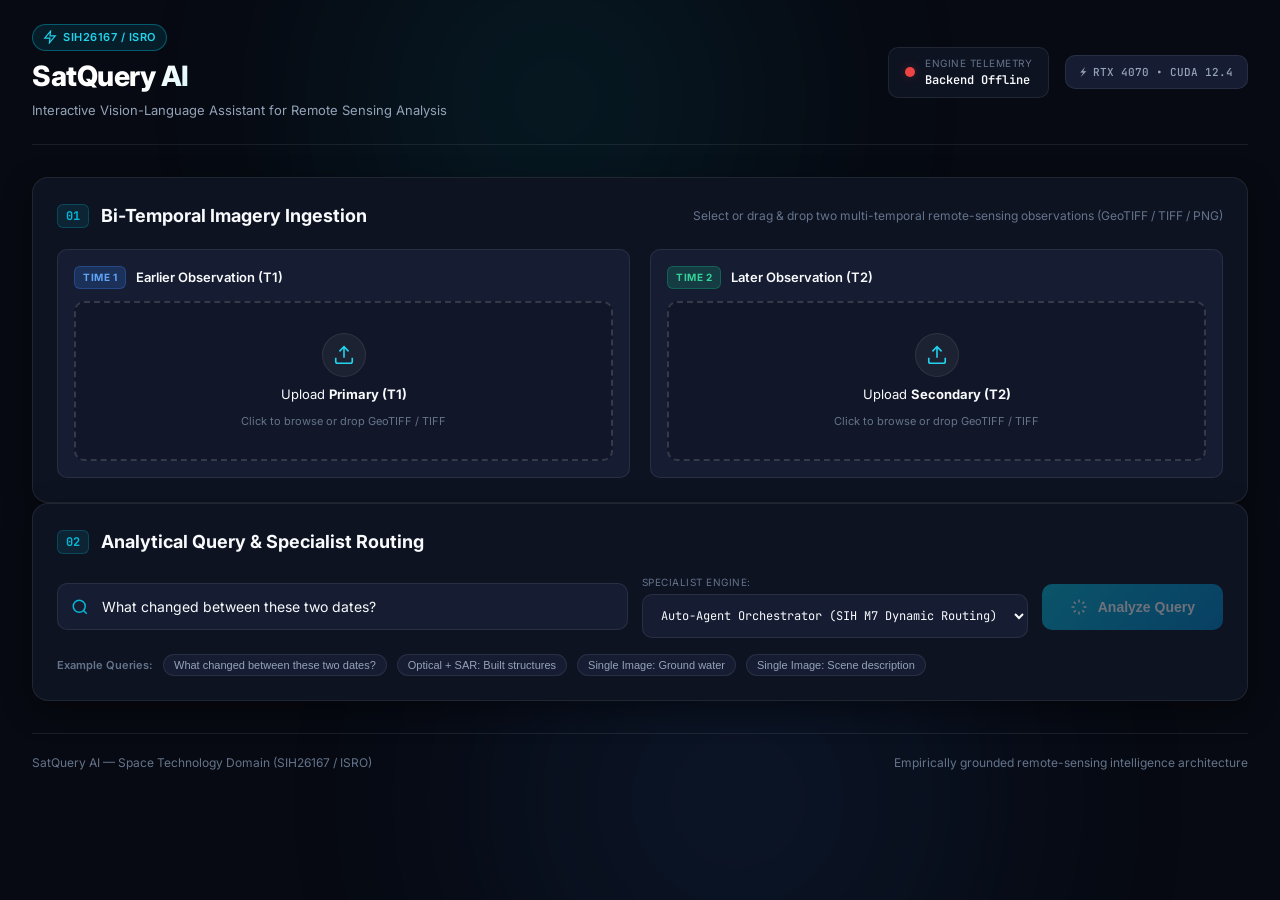
==== commit 834b62bf: "Lock SatQuery architecture after M7" ====
--- a/frontend/index.html
+++ b/frontend/index.html
@@ -153,10 +153,11 @@
             <div class="candidate-select-container">
               <label for="candidate-select" class="candidate-label">Specialist Engine:</label>
               <select id="candidate-select" class="candidate-select">
-                <option value="change_vqa" selected>TinyCD + Semantic VQA (Milestone M5 Grounded)</option>
-                <option value="optical_sar">Optical + SAR Cross-Modal Fusion (Milestone M6 Joint Analysis)</option>
-                <option value="tinycd_raw">TinyCD Only (Binary Detection • M3/M4)</option>
-                <option value="cva_raw">CVA Baseline (Deterministic Spectral Difference)</option>
+                <option value="auto" selected>Auto-Agent Orchestrator (SIH M7 Dynamic Routing)</option>
+                <option value="change_vqa">Manual Override: TinyCD + Semantic VQA (M5)</option>
+                <option value="optical_sar">Manual Override: Optical + SAR Fusion (M6)</option>
+                <option value="tinycd_raw">Manual Override: TinyCD Only (M3/M4)</option>
+                <option value="cva_raw">Manual Override: CVA Baseline</option>
               </select>
             </div>
 
@@ -164,7 +165,7 @@
               <svg class="btn-icon" viewBox="0 0 24 24" fill="none" stroke="currentColor" stroke-width="2">
                 <path d="M12 2v4M12 18v4M4.93 4.93l2.83 2.83M16.24 16.24l2.83 2.83M2 12h4M18 12h4M4.93 19.07l2.83-2.83M16.24 7.76l2.83-2.83"/>
               </svg>
-              <span>Analyze Change</span>
+              <span>Analyze Query</span>
             </button>
           </div>
 
@@ -172,9 +173,9 @@
           <div class="query-suggestions">
             <span class="suggestions-label">Example Queries:</span>
             <button type="button" class="query-pill" data-query="What changed between these two dates?">What changed between these two dates?</button>
-            <button type="button" class="query-pill" data-query="Use the optical and SAR images together to identify built-up and water-covered regions.">Optical + SAR: Identify built-up & water</button>
             <button type="button" class="query-pill" data-query="Identify the built-up areas using both optical and SAR information.">Optical + SAR: Built structures</button>
-            <button type="button" class="query-pill" data-query="Has the built-up area increased, decreased, or remained unchanged?">Has built-up area changed?</button>
+            <button type="button" class="query-pill" data-query="Where is the water body?">Single Image: Ground water</button>
+            <button type="button" class="query-pill" data-query="Describe the land cover in this scene.">Single Image: Scene description</button>
           </div>
         </div>
       </section>
@@ -228,6 +229,7 @@
         <div class="answer-banner">
           <div class="answer-header">
             <span class="answer-tag">AI Remote Sensing Analyst Report</span>
+            <span class="task-tag" id="summary-task" style="display: inline-block; padding: 2px 8px; border-radius: 4px; font-size: 0.75rem; background: rgba(56, 189, 248, 0.15); color: var(--cyan-primary); border: 1px solid rgba(56, 189, 248, 0.3);">Task: Auto Routed</span>
             <span class="confidence-tag" id="summary-confidence">Confidence: 0.00</span>
           </div>
           <p class="answer-text" id="summary-answer">...</p>
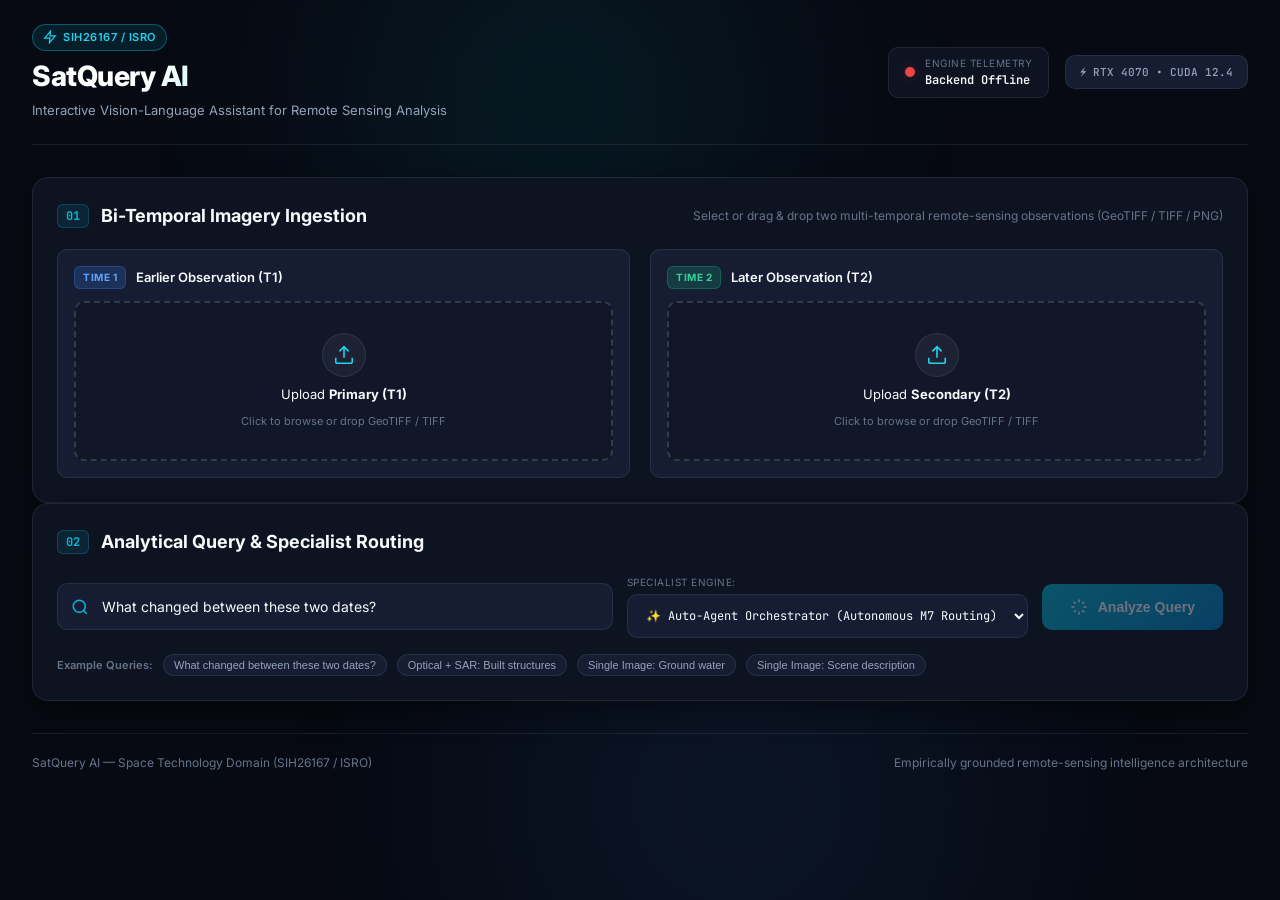
==== commit e3db0b29: "fix: generalize semantic change routing and UI integration" ====
--- a/frontend/index.html
+++ b/frontend/index.html
@@ -153,11 +153,13 @@
             <div class="candidate-select-container">
               <label for="candidate-select" class="candidate-label">Specialist Engine:</label>
               <select id="candidate-select" class="candidate-select">
-                <option value="auto" selected>Auto-Agent Orchestrator (SIH M7 Dynamic Routing)</option>
-                <option value="change_vqa">Manual Override: TinyCD + Semantic VQA (M5)</option>
-                <option value="optical_sar">Manual Override: Optical + SAR Fusion (M6)</option>
-                <option value="tinycd_raw">Manual Override: TinyCD Only (M3/M4)</option>
-                <option value="cva_raw">Manual Override: CVA Baseline</option>
+                <option value="auto" selected>✨ Auto-Agent Orchestrator (Autonomous M7 Routing)</option>
+                <optgroup label="Developer / Debug Diagnostic Overrides">
+                  <option value="change_vqa">Manual Override: TinyCD + Semantic VQA (M5)</option>
+                  <option value="optical_sar">Manual Override: Optical + SAR Fusion (M6)</option>
+                  <option value="tinycd_raw">Manual Override: TinyCD Only (M3/M4)</option>
+                  <option value="cva_raw">Manual Override: CVA Baseline</option>
+                </optgroup>
               </select>
             </div>
 
@@ -235,6 +237,86 @@
           <p class="answer-text" id="summary-answer">...</p>
         </div>
 
+        <!-- Defensible System Confidence Card (Milestone M9) -->
+        <div class="confidence-card" id="confidence-card">
+          <div class="confidence-card-header">
+            <div class="confidence-card-left">
+              <span class="confidence-engine-tag">M9 Defensible System Confidence</span>
+              <span class="confidence-level-badge level-high" id="conf-level-badge">HIGH</span>
+              <span class="confidence-overall-score" id="conf-overall-score">0.0%</span>
+            </div>
+            <div class="confidence-card-right">
+              <span class="confidence-calibration-badge" id="conf-calibration-badge">Heuristic — Multi-Factor Grounded</span>
+            </div>
+          </div>
+
+          <!-- Multi-factor Sub-Scores Grid -->
+          <div class="confidence-factors-grid">
+            <div class="confidence-subfactor">
+              <span class="subfactor-label">Specialist Signal</span>
+              <span class="subfactor-value" id="subfactor-specialist">--</span>
+            </div>
+            <div class="confidence-subfactor">
+              <span class="subfactor-label">Evidence Quality</span>
+              <span class="subfactor-value" id="subfactor-evidence">--</span>
+            </div>
+            <div class="confidence-subfactor">
+              <span class="subfactor-label">Spatial Alignment</span>
+              <span class="subfactor-value" id="subfactor-alignment">--</span>
+            </div>
+            <div class="confidence-subfactor">
+              <span class="subfactor-label">Input / CRS Quality</span>
+              <span class="subfactor-value" id="subfactor-input">--</span>
+            </div>
+            <div class="confidence-subfactor">
+              <span class="subfactor-label">Consistency Impact</span>
+              <span class="subfactor-value" id="subfactor-consistency">0.00</span>
+            </div>
+          </div>
+
+          <!-- Explainable Factors & Warnings -->
+          <div class="confidence-explainability-row">
+            <span class="supporting-label">Defensible Supporting Factors:</span>
+            <div class="confidence-factors-list" id="conf-factors-list">
+              <!-- Dynamically populated -->
+            </div>
+            <div class="confidence-factors-list hidden" id="conf-warnings-list" style="margin-top: 4px;">
+              <!-- Dynamically populated warnings -->
+            </div>
+          </div>
+        </div>
+
+        <!-- Evidence Consistency & Reliability Status Card (Milestone M8) -->
+        <div class="evidence-status-card" id="evidence-status-card">
+          <div class="evidence-status-header">
+            <div class="status-header-left">
+              <span class="evidence-status-tag">M8 Evidence Reliability</span>
+              <span class="consistency-status-badge status-consistent" id="consistency-status-badge">CONSISTENT</span>
+            </div>
+            <div class="status-header-right">
+              <span class="evidence-quality-badge" id="evidence-quality-badge">Quality: 100%</span>
+              <span class="provenance-count-badge" id="provenance-count-badge">0 Evidence Units</span>
+            </div>
+          </div>
+          <div class="evidence-status-body">
+            <p class="consistency-narrative" id="consistency-narrative">Evidence is consistent and corroborates findings across invoked specialists.</p>
+            
+            <div class="conflicts-container hidden" id="conflicts-container">
+              <h5 class="conflicts-title">⚠️ Identified Discrepancies & Contradictions</h5>
+              <ul class="conflicts-list" id="conflicts-list">
+                <!-- Dynamically populated -->
+              </ul>
+            </div>
+
+            <div class="supporting-evidence-box">
+              <span class="supporting-label">Grounded Evidence Sources:</span>
+              <div class="evidence-pills-row" id="evidence-pills-row">
+                <!-- Dynamically populated -->
+              </div>
+            </div>
+          </div>
+        </div>
+
         <!-- Semantic Change Interpretation Card (Milestone M5) -->
         <div class="semantic-card hidden" id="semantic-card">
           <div class="semantic-header">
--- a/frontend/index.css
+++ b/frontend/index.css
@@ -1302,6 +1302,298 @@
   object-fit: contain;
 }
 
+/* Evidence Consistency & Reliability Status Card (Milestone M8) */
+.evidence-status-card {
+  background: var(--bg-surface);
+  border: 1px solid var(--border-subtle);
+  border-radius: var(--radius-lg);
+  padding: 20px 24px;
+  display: flex;
+  flex-direction: column;
+  gap: 16px;
+  position: relative;
+  overflow: hidden;
+}
+.evidence-status-card::before {
+  content: '';
+  position: absolute;
+  top: 0;
+  left: 0;
+  right: 0;
+  height: 2px;
+  background: linear-gradient(90deg, var(--cyan-primary), #8B5CF6);
+}
+.evidence-status-header {
+  display: flex;
+  justify-content: space-between;
+  align-items: center;
+  flex-wrap: wrap;
+  gap: 12px;
+}
+.status-header-left, .status-header-right {
+  display: flex;
+  align-items: center;
+  gap: 10px;
+}
+.evidence-status-tag {
+  font-size: 11px;
+  font-weight: 700;
+  text-transform: uppercase;
+  letter-spacing: 0.08em;
+  color: var(--text-muted);
+}
+.consistency-status-badge {
+  font-size: 12px;
+  font-weight: 700;
+  padding: 4px 10px;
+  border-radius: var(--radius-full);
+  letter-spacing: 0.05em;
+  font-family: var(--font-mono);
+}
+.status-consistent {
+  background: rgba(16, 185, 129, 0.15);
+  color: var(--emerald-success);
+  border: 1px solid rgba(16, 185, 129, 0.4);
+}
+.status-partially-consistent {
+  background: rgba(56, 189, 248, 0.15);
+  color: var(--cyan-primary);
+  border: 1px solid rgba(56, 189, 248, 0.4);
+}
+.status-uncertain {
+  background: rgba(245, 158, 11, 0.15);
+  color: var(--amber-warning);
+  border: 1px solid rgba(245, 158, 11, 0.4);
+}
+.status-contradictory {
+  background: rgba(239, 68, 68, 0.15);
+  color: var(--crimson-danger);
+  border: 1px solid rgba(239, 68, 68, 0.4);
+}
+.status-insufficient-evidence {
+  background: rgba(168, 85, 247, 0.15);
+  color: #C084FC;
+  border: 1px solid rgba(168, 85, 247, 0.4);
+}
+.evidence-quality-badge {
+  font-size: 11px;
+  padding: 3px 8px;
+  border-radius: var(--radius-sm);
+  background: rgba(255, 255, 255, 0.06);
+  color: var(--text-secondary);
+  font-family: var(--font-mono);
+}
+.provenance-count-badge {
+  font-size: 11px;
+  padding: 3px 8px;
+  border-radius: var(--radius-sm);
+  background: rgba(56, 189, 248, 0.1);
+  color: var(--cyan-primary);
+  font-family: var(--font-mono);
+}
+.consistency-narrative {
+  font-size: 14px;
+  color: var(--text-primary);
+  line-height: 1.5;
+  margin: 0;
+}
+.conflicts-container {
+  background: rgba(239, 68, 68, 0.08);
+  border: 1px solid rgba(239, 68, 68, 0.25);
+  border-radius: var(--radius-md);
+  padding: 12px 16px;
+}
+.conflicts-title {
+  margin: 0 0 8px 0;
+  font-size: 12px;
+  font-weight: 600;
+  color: var(--crimson-danger);
+  text-transform: uppercase;
+  letter-spacing: 0.05em;
+}
+.conflicts-list {
+  margin: 0;
+  padding-left: 20px;
+  font-size: 13px;
+  color: #FCA5A5;
+  line-height: 1.4;
+}
+.supporting-evidence-box {
+  display: flex;
+  flex-direction: column;
+  gap: 8px;
+  border-top: 1px solid var(--border-subtle);
+  padding-top: 12px;
+}
+.supporting-label {
+  font-size: 11px;
+  color: var(--text-muted);
+  font-weight: 600;
+  text-transform: uppercase;
+}
+.evidence-pills-row {
+  display: flex;
+  flex-wrap: wrap;
+  gap: 8px;
+}
+.evidence-pill {
+  font-size: 11px;
+  font-family: var(--font-mono);
+  padding: 4px 8px;
+  border-radius: var(--radius-sm);
+  background: rgba(255, 255, 255, 0.04);
+  border: 1px solid var(--border-subtle);
+  color: var(--text-secondary);
+}
+.evidence-pill-spec {
+  color: var(--cyan-primary);
+  font-weight: 600;
+}
+
+/* Defensible System Confidence Card (Milestone M9) */
+.confidence-card {
+  background: var(--bg-surface);
+  border: 1px solid var(--border-subtle);
+  border-radius: var(--radius-lg);
+  padding: 20px 24px;
+  display: flex;
+  flex-direction: column;
+  gap: 16px;
+  position: relative;
+  overflow: hidden;
+}
+.confidence-card::before {
+  content: '';
+  position: absolute;
+  top: 0;
+  left: 0;
+  right: 0;
+  height: 2px;
+  background: linear-gradient(90deg, #10B981, #06B6D4, #3B82F6);
+}
+.confidence-card-header {
+  display: flex;
+  justify-content: space-between;
+  align-items: center;
+  flex-wrap: wrap;
+  gap: 12px;
+}
+.confidence-card-left, .confidence-card-right {
+  display: flex;
+  align-items: center;
+  gap: 10px;
+}
+.confidence-engine-tag {
+  font-size: 11px;
+  font-weight: 700;
+  text-transform: uppercase;
+  letter-spacing: 0.08em;
+  color: var(--text-muted);
+}
+.confidence-level-badge {
+  font-size: 12px;
+  font-weight: 700;
+  padding: 4px 12px;
+  border-radius: var(--radius-full);
+  letter-spacing: 0.05em;
+  font-family: var(--font-mono);
+}
+.level-high {
+  background: rgba(16, 185, 129, 0.15);
+  color: var(--emerald-success);
+  border: 1px solid rgba(16, 185, 129, 0.4);
+}
+.level-medium {
+  background: rgba(56, 189, 248, 0.15);
+  color: var(--cyan-primary);
+  border: 1px solid rgba(56, 189, 248, 0.4);
+}
+.level-low {
+  background: rgba(245, 158, 11, 0.15);
+  color: var(--amber-warning);
+  border: 1px solid rgba(245, 158, 11, 0.4);
+}
+.level-unsupported {
+  background: rgba(239, 68, 68, 0.15);
+  color: var(--crimson-danger);
+  border: 1px solid rgba(239, 68, 68, 0.4);
+}
+.confidence-overall-score {
+  font-size: 1.25rem;
+  font-weight: 800;
+  color: var(--text-primary);
+  font-family: var(--font-mono);
+}
+.confidence-calibration-badge {
+  font-size: 10px;
+  padding: 3px 8px;
+  border-radius: var(--radius-sm);
+  background: rgba(255, 255, 255, 0.04);
+  border: 1px solid var(--border-subtle);
+  color: var(--text-muted);
+  letter-spacing: 0.04em;
+}
+
+.confidence-factors-grid {
+  display: grid;
+  grid-template-columns: repeat(auto-fit, minmax(130px, 1fr));
+  gap: 10px;
+  padding: 12px;
+  background: rgba(0, 0, 0, 0.2);
+  border-radius: var(--radius-md);
+  border: 1px solid var(--border-subtle);
+}
+.confidence-subfactor {
+  display: flex;
+  flex-direction: column;
+  gap: 2px;
+}
+.subfactor-label {
+  font-size: 10px;
+  color: var(--text-muted);
+  text-transform: uppercase;
+  letter-spacing: 0.05em;
+}
+.subfactor-value {
+  font-size: 13px;
+  font-weight: 700;
+  font-family: var(--font-mono);
+  color: var(--text-secondary);
+}
+
+.confidence-explainability-row {
+  display: flex;
+  flex-direction: column;
+  gap: 8px;
+}
+.confidence-factors-list {
+  display: flex;
+  flex-wrap: wrap;
+  gap: 8px;
+}
+.factor-pill {
+  display: inline-flex;
+  align-items: center;
+  gap: 5px;
+  font-size: 11px;
+  padding: 3px 8px;
+  border-radius: var(--radius-sm);
+  background: rgba(16, 185, 129, 0.08);
+  border: 1px solid rgba(16, 185, 129, 0.25);
+  color: var(--emerald-success);
+}
+.warning-pill {
+  display: inline-flex;
+  align-items: center;
+  gap: 5px;
+  font-size: 11px;
+  padding: 3px 8px;
+  border-radius: var(--radius-sm);
+  background: rgba(239, 68, 68, 0.08);
+  border: 1px solid rgba(239, 68, 68, 0.25);
+  color: var(--crimson-danger);
+}
+
 /* Footer */
 .app-footer {
   display: flex;
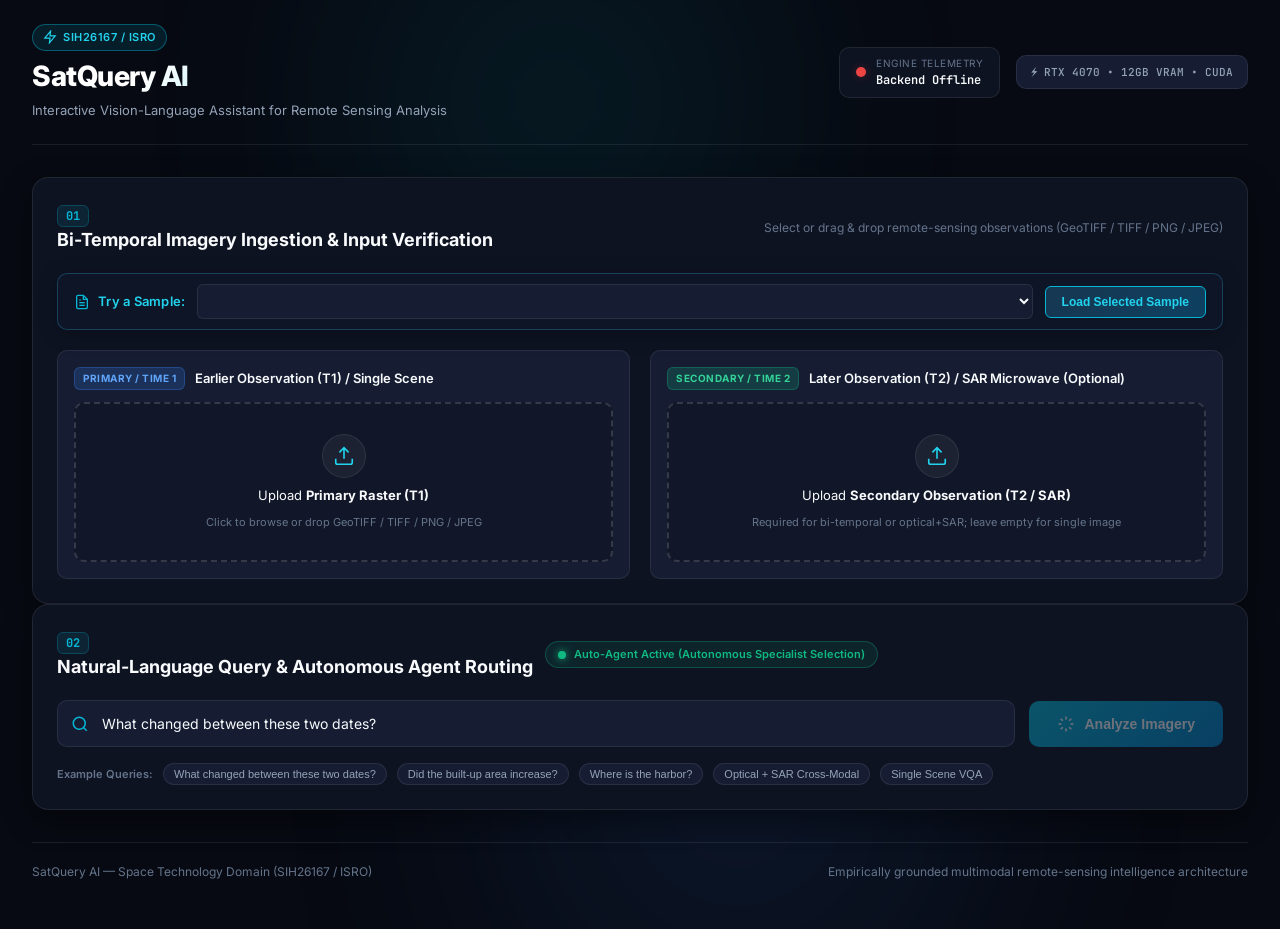
==== commit 510d7d2f: "chore: freeze SatQuery AI for SIH demo" ====
--- a/frontend/index.html
+++ b/frontend/index.html
@@ -3,7 +3,7 @@
 <head>
   <meta charset="UTF-8">
   <meta name="viewport" content="width=device-width, initial-scale=1.0">
-  <title>SatQuery AI — Bi-Temporal Remote Sensing Analysis</title>
+  <title>SatQuery AI — Interactive Vision-Language Assistant for Remote Sensing</title>
   <meta name="description" content="Interactive Vision-Language Assistant for Multimodal Remote Sensing (SIH26167 / ISRO)">
   <link rel="preconnect" href="https://fonts.googleapis.com">
   <link rel="preconnect" href="https://fonts.gstatic.com" crossorigin>
@@ -39,27 +39,49 @@
         </div>
         <div class="hardware-badge">
           <span class="hw-icon">⚡</span>
-          <span class="hw-text">RTX 4070 • CUDA 12.4</span>
+          <span class="hw-text">RTX 4070 • 12GB VRAM • CUDA</span>
         </div>
       </div>
     </header>
 
     <!-- Main Container -->
     <main class="main-content">
-      <!-- Section 1: Bi-Temporal Imagery Ingestion -->
+      <!-- Section 1: Ingestion & Demo Showcase -->
       <section class="panel-section">
         <div class="section-title-bar">
-          <span class="section-step">01</span>
-          <h2 class="section-title">Bi-Temporal Imagery Ingestion</h2>
-          <span class="section-hint">Select or drag & drop two multi-temporal remote-sensing observations (GeoTIFF / TIFF / PNG)</span>
+          <div class="section-title-group">
+            <span class="section-step">01</span>
+            <h2 class="section-title">Bi-Temporal Imagery Ingestion & Input Verification</h2>
+          </div>
+          <span class="section-hint">Select or drag & drop remote-sensing observations (GeoTIFF / TIFF / PNG / JPEG)</span>
+        </div>
+
+        <!-- Try a Sample Showcase Toolbar -->
+        <div class="sample-picker-bar">
+          <div class="sample-picker-label">
+            <svg class="sample-icon" viewBox="0 0 24 24" fill="none" stroke="currentColor" stroke-width="2">
+              <path d="M14 2H6a2 2 0 0 0-2 2v16a2 2 0 0 0 2 2h12a2 2 0 0 0 2-2V8z"/>
+              <polyline points="14 2 14 8 20 8"/>
+              <line x1="16" y1="13" x2="8" y2="13"/>
+              <line x1="16" y1="17" x2="8" y2="17"/>
+              <polyline points="10 9 9 9 8 9"/>
+            </svg>
+            <span class="sample-title">Try a Sample:</span>
+          </div>
+          <select id="demo-sample-select" class="sample-select" aria-label="Curated Demonstration Workflows">
+            <option value="" disabled selected>Loading curated demonstration samples...</option>
+          </select>
+          <button type="button" id="btn-load-sample" class="btn-load-sample">
+            <span>Load Selected Sample</span>
+          </button>
         </div>
 
         <div class="upload-grid">
-          <!-- Time 1 Panel (Before) -->
+          <!-- Time 1 Panel (Primary / T1 / Single) -->
           <div class="upload-card" id="t1-card">
             <div class="card-header-bar">
-              <span class="time-badge time-t1">TIME 1</span>
-              <span class="time-label">Earlier Observation (T1)</span>
+              <span class="time-badge time-t1">PRIMARY / TIME 1</span>
+              <span class="time-label" id="t1-header-label">Earlier Observation (T1) / Single Scene</span>
             </div>
             
             <div class="dropzone" id="t1-dropzone">
@@ -70,8 +92,8 @@
                     <path d="M21 15v4a2 2 0 0 1-2 2H5a2 2 0 0 1-2-2v-4M17 8l-5-5-5 5M12 3v12"/>
                   </svg>
                 </div>
-                <p class="dropzone-main-text">Upload <strong>Primary (T1)</strong></p>
-                <p class="dropzone-sub-text">Click to browse or drop GeoTIFF / TIFF</p>
+                <p class="dropzone-main-text">Upload <strong>Primary Raster (T1)</strong></p>
+                <p class="dropzone-sub-text">Click to browse or drop GeoTIFF / TIFF / PNG / JPEG</p>
               </div>
 
               <div class="file-loaded-view hidden" id="t1-loaded-view">
@@ -85,7 +107,7 @@
                   <span class="file-name" id="t1-filename">filename.tif</span>
                   <div class="file-tags">
                     <span class="file-tag" id="t1-filesize">0 KB</span>
-                    <span class="file-tag tag-crs" id="t1-filecrs">CRS: Ready</span>
+                    <span class="file-tag tag-crs" id="t1-filecrs">Ready</span>
                   </div>
                 </div>
                 <button type="button" class="btn-remove-file" id="t1-remove-btn" title="Remove image">&times;</button>
@@ -93,11 +115,11 @@
             </div>
           </div>
 
-          <!-- Time 2 Panel (After) -->
+          <!-- Time 2 Panel (Secondary / T2 / SAR) -->
           <div class="upload-card" id="t2-card">
             <div class="card-header-bar">
-              <span class="time-badge time-t2">TIME 2</span>
-              <span class="time-label">Later Observation (T2)</span>
+              <span class="time-badge time-t2">SECONDARY / TIME 2</span>
+              <span class="time-label" id="t2-header-label">Later Observation (T2) / SAR Microwave (Optional)</span>
             </div>
 
             <div class="dropzone" id="t2-dropzone">
@@ -108,8 +130,8 @@
                     <path d="M21 15v4a2 2 0 0 1-2 2H5a2 2 0 0 1-2-2v-4M17 8l-5-5-5 5M12 3v12"/>
                   </svg>
                 </div>
-                <p class="dropzone-main-text">Upload <strong>Secondary (T2)</strong></p>
-                <p class="dropzone-sub-text">Click to browse or drop GeoTIFF / TIFF</p>
+                <p class="dropzone-main-text">Upload <strong>Secondary Observation (T2 / SAR)</strong></p>
+                <p class="dropzone-sub-text">Required for bi-temporal or optical+SAR; leave empty for single image</p>
               </div>
 
               <div class="file-loaded-view hidden" id="t2-loaded-view">
@@ -123,7 +145,7 @@
                   <span class="file-name" id="t2-filename">filename.tif</span>
                   <div class="file-tags">
                     <span class="file-tag" id="t2-filesize">0 KB</span>
-                    <span class="file-tag tag-crs" id="t2-filecrs">CRS: Ready</span>
+                    <span class="file-tag tag-crs" id="t2-filecrs">Ready</span>
                   </div>
                 </div>
                 <button type="button" class="btn-remove-file" id="t2-remove-btn" title="Remove image">&times;</button>
@@ -133,11 +155,17 @@
         </div>
       </section>
 
-      <!-- Section 2: Query & Action Bar -->
+      <!-- Section 2: Query & Auto-Agent Action Bar -->
       <section class="panel-section">
         <div class="section-title-bar">
-          <span class="section-step">02</span>
-          <h2 class="section-title">Analytical Query & Specialist Routing</h2>
+          <div class="section-title-group">
+            <span class="section-step">02</span>
+            <h2 class="section-title">Natural-Language Query & Autonomous Agent Routing</h2>
+          </div>
+          <div class="orchestrator-active-badge">
+            <span class="orchestrator-pulse"></span>
+            <span>Auto-Agent Active (Autonomous Specialist Selection)</span>
+          </div>
         </div>
 
         <div class="query-box-wrapper">
@@ -147,27 +175,14 @@
                 <circle cx="11" cy="11" r="8"/>
                 <path d="M21 21l-4.35-4.35"/>
               </svg>
-              <input type="text" id="query-input" class="query-input" value="What changed between these two dates?" placeholder="Enter remote sensing analytical query...">
-            </div>
-
-            <div class="candidate-select-container">
-              <label for="candidate-select" class="candidate-label">Specialist Engine:</label>
-              <select id="candidate-select" class="candidate-select">
-                <option value="auto" selected>✨ Auto-Agent Orchestrator (Autonomous M7 Routing)</option>
-                <optgroup label="Developer / Debug Diagnostic Overrides">
-                  <option value="change_vqa">Manual Override: TinyCD + Semantic VQA (M5)</option>
-                  <option value="optical_sar">Manual Override: Optical + SAR Fusion (M6)</option>
-                  <option value="tinycd_raw">Manual Override: TinyCD Only (M3/M4)</option>
-                  <option value="cva_raw">Manual Override: CVA Baseline</option>
-                </optgroup>
-              </select>
+              <input type="text" id="query-input" class="query-input" value="What changed between these two dates?" placeholder="Ask a question about the satellite observations...">
             </div>
 
             <button type="button" id="analyze-btn" class="btn-analyze" disabled>
               <svg class="btn-icon" viewBox="0 0 24 24" fill="none" stroke="currentColor" stroke-width="2">
                 <path d="M12 2v4M12 18v4M4.93 4.93l2.83 2.83M16.24 16.24l2.83 2.83M2 12h4M18 12h4M4.93 19.07l2.83-2.83M16.24 7.76l2.83-2.83"/>
               </svg>
-              <span>Analyze Query</span>
+              <span>Analyze Imagery</span>
             </button>
           </div>
 
@@ -175,21 +190,22 @@
           <div class="query-suggestions">
             <span class="suggestions-label">Example Queries:</span>
             <button type="button" class="query-pill" data-query="What changed between these two dates?">What changed between these two dates?</button>
-            <button type="button" class="query-pill" data-query="Identify the built-up areas using both optical and SAR information.">Optical + SAR: Built structures</button>
-            <button type="button" class="query-pill" data-query="Where is the water body?">Single Image: Ground water</button>
-            <button type="button" class="query-pill" data-query="Describe the land cover in this scene.">Single Image: Scene description</button>
+            <button type="button" class="query-pill" data-query="Did the built-up area increase?">Did the built-up area increase?</button>
+            <button type="button" class="query-pill" data-query="Where is the harbor?">Where is the harbor?</button>
+            <button type="button" class="query-pill" data-query="Use the optical and SAR images together to identify built-up and water-covered regions.">Optical + SAR Cross-Modal</button>
+            <button type="button" class="query-pill" data-query="What is present in this image?">Single Scene VQA</button>
           </div>
         </div>
       </section>
 
-      <!-- Processing State / Progress Stepper -->
+      <!-- Processing State / Observable Pipeline Stepper -->
       <section class="progress-section hidden" id="progress-container">
         <div class="progress-card">
           <div class="spinner-row">
             <div class="orbital-spinner"></div>
             <div class="progress-text-block">
-              <span class="progress-headline" id="progress-headline">Processing Bi-Temporal Earth Observation Data...</span>
-              <span class="progress-subtext" id="progress-subtext">Executing geospatial validation and alignment foundation...</span>
+              <span class="progress-headline" id="progress-headline">Processing Remote Sensing Data...</span>
+              <span class="progress-subtext" id="progress-subtext">Executing agentic routing and specialist models...</span>
             </div>
           </div>
 
@@ -200,7 +216,7 @@
             <div class="stepper-item" data-step="SpatialCompatibility"><span class="step-num">3</span><span class="step-name">Spatial Overlap</span></div>
             <div class="stepper-item" data-step="Alignment"><span class="step-num">4</span><span class="step-name">Geospatial Align</span></div>
             <div class="stepper-item" data-step="SpecialistSelection"><span class="step-num">5</span><span class="step-name">Model Registry</span></div>
-            <div class="stepper-item" data-step="ModelExecution"><span class="step-num">6</span><span class="step-name">Change Detect</span></div>
+            <div class="stepper-item" data-step="ModelExecution"><span class="step-num">6</span><span class="step-name">Specialist Exec</span></div>
             <div class="stepper-item" data-step="ChangeMaskValidation"><span class="step-num">7</span><span class="step-name">Mask Validation</span></div>
             <div class="stepper-item" data-step="Statistics"><span class="step-num">8</span><span class="step-name">Area Statistics</span></div>
             <div class="stepper-item" data-step="SemanticInterpretation"><span class="step-num">9</span><span class="step-name">Semantic VQA</span></div>
@@ -222,31 +238,44 @@
       <!-- Section 3: Results & Visual Evidence (Populated from Real Backend) -->
       <section class="results-section hidden" id="results-section">
         <div class="section-title-bar">
-          <span class="section-step">03</span>
-          <h2 class="section-title">Analytical Findings & Visual Evidence</h2>
-          <span class="contract-badge">StandardResultContract Verified</span>
+          <div class="section-title-group">
+            <span class="section-step">03</span>
+            <h2 class="section-title">Analytical Findings & Visual Evidence</h2>
+          </div>
+          <span class="contract-badge">StandardResultContract Grounded</span>
         </div>
 
         <!-- Answer Narrative Banner -->
         <div class="answer-banner">
           <div class="answer-header">
-            <span class="answer-tag">AI Remote Sensing Analyst Report</span>
-            <span class="task-tag" id="summary-task" style="display: inline-block; padding: 2px 8px; border-radius: 4px; font-size: 0.75rem; background: rgba(56, 189, 248, 0.15); color: var(--cyan-primary); border: 1px solid rgba(56, 189, 248, 0.3);">Task: Auto Routed</span>
+            <span class="answer-tag">AI Remote Sensing Analyst Finding</span>
+            <span class="task-tag" id="summary-task">Auto-Agent: Routing Evaluated</span>
             <span class="confidence-tag" id="summary-confidence">Confidence: 0.00</span>
           </div>
-          <p class="answer-text" id="summary-answer">...</p>
+          <p class="answer-text" id="summary-answer">Analysis in progress...</p>
+        </div>
+
+        <!-- Warnings & Advisories Banner (When Applicable) -->
+        <div class="warnings-card hidden" id="warnings-card">
+          <div class="warnings-header">
+            <svg class="warn-icon" viewBox="0 0 24 24" fill="none" stroke="currentColor" stroke-width="2"><path d="M10.29 3.86L1.82 18a2 2 0 0 0 1.71 3h16.94a2 2 0 0 0 1.71-3L13.71 3.86a2 2 0 0 0-3.42 0z"/><line x1="12" y1="9" x2="12" y2="13"/><line x1="12" y1="17" x2="12.01" y2="17"/></svg>
+            <span>System Advisories & Preprocessing Warnings</span>
+          </div>
+          <ul class="warnings-list" id="warnings-list">
+            <!-- Populated dynamically -->
+          </ul>
         </div>
 
         <!-- Defensible System Confidence Card (Milestone M9) -->
         <div class="confidence-card" id="confidence-card">
           <div class="confidence-card-header">
             <div class="confidence-card-left">
-              <span class="confidence-engine-tag">M9 Defensible System Confidence</span>
+              <span class="confidence-engine-tag">Defensible System Confidence</span>
               <span class="confidence-level-badge level-high" id="conf-level-badge">HIGH</span>
               <span class="confidence-overall-score" id="conf-overall-score">0.0%</span>
             </div>
             <div class="confidence-card-right">
-              <span class="confidence-calibration-badge" id="conf-calibration-badge">Heuristic — Multi-Factor Grounded</span>
+              <span class="confidence-calibration-badge" id="conf-calibration-badge">Evidence-Weighted Grounding</span>
             </div>
           </div>
 
@@ -286,11 +315,173 @@
           </div>
         </div>
 
+        <!-- Telemetry Metrics Grid -->
+        <div class="metrics-grid">
+          <div class="metric-card">
+            <span class="metric-label">Changed Pixels</span>
+            <span class="metric-value" id="val-changed-pixels">--</span>
+            <span class="metric-sub" id="sub-changed-pixels">Surface pixel count</span>
+          </div>
+          <div class="metric-card metric-card-primary">
+            <span class="metric-label">Physical Area</span>
+            <span class="metric-value" id="val-physical-area">--</span>
+            <span class="metric-sub" id="sub-physical-area">Geospatial metric area</span>
+          </div>
+          <div class="metric-card">
+            <span class="metric-label">Change Ratio</span>
+            <span class="metric-value" id="val-change-ratio">--</span>
+            <span class="metric-sub">AOI fractional coverage</span>
+          </div>
+          <div class="metric-card">
+            <span class="metric-label">Spatial Clusters</span>
+            <span class="metric-value" id="val-total-clusters">--</span>
+            <span class="metric-sub">Connected components</span>
+          </div>
+          <div class="metric-card">
+            <span class="metric-label">Specialist Engine</span>
+            <span class="metric-value value-engine" id="val-specialist">--</span>
+            <span class="metric-sub" id="sub-specialist">Central Model Registry</span>
+          </div>
+          <div class="metric-card">
+            <span class="metric-label">Inference Latency</span>
+            <span class="metric-value" id="val-latency">--</span>
+            <span class="metric-sub">End-to-end execution</span>
+          </div>
+        </div>
+
+        <!-- Adaptive Visual Hub (Switches for Bi-Temporal, Grounding, Single, Optical+SAR) -->
+        <div class="visual-hub-card">
+          <div class="hub-header">
+            <div class="hub-title-group">
+              <h3 class="hub-title" id="hub-main-title">Spatial Evidence Inspection</h3>
+              <span class="hub-subtitle" id="hub-main-subtitle">High-resolution observation comparison and grounded overlays</span>
+            </div>
+            <div class="view-mode-switch" id="bitemporal-mode-switch">
+              <button type="button" class="mode-btn active" id="btn-mode-slider">Comparison Slider</button>
+              <button type="button" class="mode-btn" id="btn-mode-side">Side-by-Side Gallery</button>
+            </div>
+          </div>
+
+          <!-- Mode 1: Interactive Bi-Temporal Split Slider -->
+          <div class="slider-view-container" id="slider-view">
+            <div class="split-slider-frame" id="split-slider-frame">
+              <!-- Under Layer: Time 1 (Before) -->
+              <img id="slider-img-before" class="slider-img slider-img-under" alt="T1 Before Observation">
+              
+              <!-- Over Layer: Time 2 with Change Overlay (Clipped) -->
+              <div class="slider-overlay-wrapper" id="slider-overlay-wrapper">
+                <img id="slider-img-after" class="slider-img slider-img-over" alt="T2 with Change Overlay">
+              </div>
+
+              <!-- Interactive Drag Divider -->
+              <div class="slider-divider" id="slider-divider">
+                <div class="divider-line"></div>
+                <div class="divider-handle">
+                  <svg viewBox="0 0 24 24" fill="none" stroke="currentColor" stroke-width="2.5">
+                    <path d="M8 7l-5 5 5 5M16 7l5 5-5 5"/>
+                  </svg>
+                </div>
+              </div>
+
+              <!-- Badges on Image -->
+              <span class="slider-tag tag-before">BEFORE (T1)</span>
+              <span class="slider-tag tag-after">AFTER + CHANGE OVERLAY</span>
+            </div>
+            <p class="slider-caption">Drag the slider left and right to inspect detected surface change against the baseline observation.</p>
+          </div>
+
+          <!-- Mode 2: Bi-Temporal Side-by-Side Gallery -->
+          <div class="side-by-side-grid hidden" id="side-by-side-grid">
+            <div class="gallery-card">
+              <div class="gallery-header">Time 1 (Before)</div>
+              <div class="gallery-img-box"><img id="gallery-t1" class="gallery-img" alt="T1"></div>
+            </div>
+            <div class="gallery-card">
+              <div class="gallery-header">Time 2 (After)</div>
+              <div class="gallery-img-box"><img id="gallery-t2" class="gallery-img" alt="T2"></div>
+            </div>
+            <div class="gallery-card">
+              <div class="gallery-header">Binary Change Mask</div>
+              <div class="gallery-img-box"><img id="gallery-mask" class="gallery-img" alt="Change Mask"></div>
+            </div>
+            <div class="gallery-card">
+              <div class="gallery-header">Semi-Transparent Overlay</div>
+              <div class="gallery-img-box"><img id="gallery-overlay" class="gallery-img" alt="Change Overlay"></div>
+            </div>
+          </div>
+
+          <!-- Mode 3: Grounding / Single-Image View -->
+          <div class="single-view-container hidden" id="single-view-container">
+            <div class="single-view-frame">
+              <img id="single-preview-img" class="single-preview-img" alt="Visual Grounding / Observation Preview">
+              <span class="single-preview-tag" id="single-preview-tag">GROUNDED SPATIAL PREVIEW</span>
+            </div>
+            <p class="single-caption" id="single-caption">Text-guided spatial region localization with bounding box coordinates.</p>
+          </div>
+        </div>
+
+        <!-- 3-Panel Cross-Modal Composite Evidence (Milestone M6) -->
+        <div class="optical-sar-preview-card hidden" id="optical-sar-preview-card">
+          <div class="hub-header">
+            <div class="hub-title-group">
+              <h3 class="hub-title">3-Panel Cross-Modal Composite Evidence</h3>
+              <span class="hub-subtitle">Panel 1: Optical RGB Context &bull; Panel 2: SAR Microwave Backscatter &bull; Panel 3: Joint Fused Land-Cover Map</span>
+            </div>
+          </div>
+          <div class="optical-sar-img-wrapper">
+            <img id="optical-sar-composite-img" class="optical-sar-img" alt="Optical-SAR 3-Panel Composite">
+          </div>
+        </div>
+
+        <!-- Cross-Modal Complementarity Card (Milestone M6) -->
+        <div class="complementarity-card hidden" id="complementarity-card">
+          <div class="complementarity-header">
+            <div class="complementarity-header-left">
+              <span class="complementarity-badge">Cross-Modal Sensor Complementarity</span>
+              <span class="sensor-badge">Optical RGB + SAR Microwave Backscatter</span>
+            </div>
+            <div class="complementarity-header-right">
+              <span class="joint-badge" id="comp-joint-badge">Cross-Sensor Confirmed</span>
+            </div>
+          </div>
+          <div class="complementarity-body">
+            <div class="comp-col">
+              <h5>Optical Visible Reflectance</h5>
+              <p id="comp-optical-text">...</p>
+            </div>
+            <div class="comp-col">
+              <h5>SAR Physical Backscatter & Roughness</h5>
+              <p id="comp-sar-text">...</p>
+            </div>
+            <div class="comp-col comp-col-joint">
+              <h5>Joint Cross-Sensor Finding</h5>
+              <p id="comp-joint-text">...</p>
+            </div>
+          </div>
+        </div>
+
+        <!-- Semantic Change Interpretation Card (Milestone M5) -->
+        <div class="semantic-card hidden" id="semantic-card">
+          <div class="semantic-header">
+            <div class="semantic-header-left">
+              <span class="semantic-badge">Semantic Change Reasoning</span>
+              <span class="direction-badge" id="semantic-direction-badge">MODIFIED</span>
+            </div>
+            <div class="semantic-header-right">
+              <span class="predom-badge" id="predom-transition-badge">bare_land &rarr; built_up</span>
+              <span class="uncertainty-badge" id="semantic-uncertainty-badge">Model Uncertainty: 15%</span>
+            </div>
+          </div>
+          <div class="semantic-body" id="semantic-transitions-container">
+            <!-- Dynamically populated -->
+          </div>
+        </div>
+
         <!-- Evidence Consistency & Reliability Status Card (Milestone M8) -->
         <div class="evidence-status-card" id="evidence-status-card">
           <div class="evidence-status-header">
             <div class="status-header-left">
-              <span class="evidence-status-tag">M8 Evidence Reliability</span>
+              <span class="evidence-status-tag">Evidence Reliability & Consistency</span>
               <span class="consistency-status-badge status-consistent" id="consistency-status-badge">CONSISTENT</span>
             </div>
             <div class="status-header-right">
@@ -317,181 +508,62 @@
           </div>
         </div>
 
-        <!-- Semantic Change Interpretation Card (Milestone M5) -->
-        <div class="semantic-card hidden" id="semantic-card">
-          <div class="semantic-header">
-            <div class="semantic-header-left">
-              <span class="semantic-badge">M5 Semantic Interpretation</span>
-              <span class="direction-badge" id="semantic-direction-badge">MODIFIED</span>
-            </div>
-            <div class="semantic-header-right">
-              <span class="predom-badge" id="predom-transition-badge">bare_land &rarr; built_up</span>
-              <span class="uncertainty-badge" id="semantic-uncertainty-badge">Model Uncertainty: 15%</span>
-            </div>
-          </div>
-          <div class="semantic-body" id="semantic-transitions-container">
-            <!-- Dynamically populated -->
-          </div>
-        </div>
-
-        <!-- Cross-Modal Complementarity Card (Milestone M6) -->
-        <div class="complementarity-card hidden" id="complementarity-card">
-          <div class="complementarity-header">
-            <div class="complementarity-header-left">
-              <span class="complementarity-badge">M6 Cross-Modal Complementarity</span>
-              <span class="sensor-badge">Optical RGB + SAR Microwave Backscatter</span>
-            </div>
-            <div class="complementarity-header-right">
-              <span class="joint-badge" id="comp-joint-badge">Cross-Sensor Confirmed</span>
-            </div>
-          </div>
-          <div class="complementarity-body">
-            <div class="comp-col">
-              <h5>Optical Visible Reflectance</h5>
-              <p id="comp-optical-text">...</p>
-            </div>
-            <div class="comp-col">
-              <h5>SAR Physical Backscatter & Roughness</h5>
-              <p id="comp-sar-text">...</p>
-            </div>
-            <div class="comp-col comp-col-joint">
-              <h5>Joint Cross-Sensor Finding</h5>
-              <p id="comp-joint-text">...</p>
-            </div>
-          </div>
-        </div>
-
-        <!-- Telemetry Metrics Grid -->
-        <div class="metrics-grid">
-          <div class="metric-card">
-            <span class="metric-label">Changed Pixels</span>
-            <span class="metric-value" id="val-changed-pixels">--</span>
-            <span class="metric-sub" id="sub-changed-pixels">Surface pixel count</span>
-          </div>
-          <div class="metric-card metric-card-primary">
-            <span class="metric-label">Physical Area</span>
-            <span class="metric-value" id="val-physical-area">--</span>
-            <span class="metric-sub" id="sub-physical-area">Calculated in projected CRS</span>
-          </div>
-          <div class="metric-card">
-            <span class="metric-label">Change Ratio</span>
-            <span class="metric-value" id="val-change-ratio">--</span>
-            <span class="metric-sub">AOI fractional coverage</span>
-          </div>
-          <div class="metric-card">
-            <span class="metric-label">Spatial Clusters</span>
-            <span class="metric-value" id="val-total-clusters">--</span>
-            <span class="metric-sub">Connected components</span>
-          </div>
-          <div class="metric-card">
-            <span class="metric-label">Specialist Engine</span>
-            <span class="metric-value value-engine" id="val-specialist">--</span>
-            <span class="metric-sub" id="sub-specialist">Central Model Registry</span>
-          </div>
-          <div class="metric-card">
-            <span class="metric-label">Inference Latency</span>
-            <span class="metric-value" id="val-latency">--</span>
-            <span class="metric-sub">End-to-end execution</span>
-          </div>
-        </div>
-
-        <!-- Visual Comparison Hub -->
-        <div class="visual-hub-card">
-          <div class="hub-header">
-            <div class="hub-title-group">
-              <h3 class="hub-title">Spatial Evidence Inspection</h3>
-              <span class="hub-subtitle">High-resolution bi-temporal comparison with raster overlays</span>
-            </div>
-            <div class="view-mode-switch">
-              <button type="button" class="mode-btn active" id="btn-mode-slider">Split Comparison Slider</button>
-              <button type="button" class="mode-btn" id="btn-mode-side">Side-by-Side Gallery</button>
-            </div>
-          </div>
-
-          <!-- View A: Interactive Before/After Split Slider -->
-          <div class="slider-view-container" id="slider-view">
-            <div class="split-slider-frame" id="split-slider-frame">
-              <!-- Under Layer: Time 1 (Before) -->
-              <img id="slider-img-before" class="slider-img slider-img-under" alt="T1 Before Observation">
-              
-              <!-- Over Layer: Time 2 with Change Overlay (Clipped) -->
-              <div class="slider-overlay-wrapper" id="slider-overlay-wrapper">
-                <img id="slider-img-after" class="slider-img slider-img-over" alt="T2 with Change Overlay">
-              </div>
-
-              <!-- Interactive Drag Divider -->
-              <div class="slider-divider" id="slider-divider">
-                <div class="divider-line"></div>
-                <div class="divider-handle">
-                  <svg viewBox="0 0 24 24" fill="none" stroke="currentColor" stroke-width="2.5">
-                    <path d="M8 7l-5 5 5 5M16 7l5 5-5 5"/>
-                  </svg>
-                </div>
-              </div>
-
-              <!-- Badges on Image -->
-              <span class="slider-tag tag-before">BEFORE (T1)</span>
-              <span class="slider-tag tag-after">AFTER + CHANGE OVERLAY</span>
-            </div>
-            <p class="slider-caption">Drag the slider left and right to inspect detected physical surface additions against the prior observation.</p>
-          </div>
-
-          <!-- View B: Side-by-Side Gallery -->
-          <div class="side-by-side-grid hidden" id="side-by-side-grid">
-            <div class="gallery-card">
-              <div class="gallery-header">Time 1 (Before)</div>
-              <div class="gallery-img-box"><img id="gallery-t1" class="gallery-img" alt="T1"></div>
-            </div>
-            <div class="gallery-card">
-              <div class="gallery-header">Time 2 (After)</div>
-              <div class="gallery-img-box"><img id="gallery-t2" class="gallery-img" alt="T2"></div>
-            </div>
-            <div class="gallery-card">
-              <div class="gallery-header">Binary Change Mask</div>
-              <div class="gallery-img-box"><img id="gallery-mask" class="gallery-img" alt="Change Mask"></div>
-            </div>
-            <div class="gallery-card">
-              <div class="gallery-header">Semi-Transparent Overlay</div>
-              <div class="gallery-img-box"><img id="gallery-overlay" class="gallery-img" alt="Change Overlay"></div>
-            </div>
-          </div>
-        </div>
-
-        <!-- 3-Panel Cross-Modal Composite Evidence (Milestone M6) -->
-        <div class="optical-sar-preview-card hidden" id="optical-sar-preview-card">
-          <div class="hub-header">
-            <div class="hub-title-group">
-              <h3 class="hub-title">3-Panel Cross-Modal Composite Evidence</h3>
-              <span class="hub-subtitle">Panel 1: Optical RGB Context &bull; Panel 2: SAR Microwave Backscatter &bull; Panel 3: Joint Fused Land-Cover Map</span>
-            </div>
-          </div>
-          <div class="optical-sar-img-wrapper">
-            <img id="optical-sar-composite-img" class="optical-sar-img" alt="Optical-SAR 3-Panel Composite">
-          </div>
-        </div>
-
         <!-- Spatial Telemetry & Bounding Boxes -->
         <div class="evidence-telemetry-card">
           <div class="telemetry-header">
             <h4>Geospatial Regions & Coordinates</h4>
-            <span class="convention-tag">Convention: [xmin, ymin, xmax, ymax]</span>
+            <span class="convention-tag">Format: [xmin, ymin, xmax, ymax]</span>
           </div>
           <div class="telemetry-body" id="telemetry-regions-list">
             <!-- Populated dynamically -->
           </div>
         </div>
 
-        <!-- Collapsible 9-Step Execution Trace (Rule 12) -->
+        <!-- Structured Intelligence Report Downloads (Milestone M11) -->
+        <div class="report-section-card">
+          <div class="report-header-bar">
+            <div class="report-title-group">
+              <svg class="report-icon" viewBox="0 0 24 24" fill="none" stroke="currentColor" stroke-width="2">
+                <path d="M14 2H6a2 2 0 0 0-2 2v16a2 2 0 0 0 2 2h12a2 2 0 0 0 2-2V8z"/>
+                <polyline points="14 2 14 8 20 8"/>
+                <line x1="16" y1="13" x2="8" y2="13"/>
+                <line x1="16" y1="17" x2="8" y2="17"/>
+              </svg>
+              <div>
+                <h4 class="report-card-title">Structured Intelligence Report</h4>
+                <p class="report-card-sub">Export verified audit trail, quantitative metrics, evidence provenance, and executive briefing</p>
+              </div>
+            </div>
+            <div class="report-btn-group">
+              <button type="button" id="btn-download-report-json" class="btn-report-action">
+                <svg viewBox="0 0 24 24" fill="none" stroke="currentColor" stroke-width="2"><path d="M21 15v4a2 2 0 0 1-2 2H5a2 2 0 0 1-2-2v-4M7 10l5 5 5-5M12 15V3"/></svg>
+                Download JSON Report
+              </button>
+              <button type="button" id="btn-download-report-md" class="btn-report-action">
+                <svg viewBox="0 0 24 24" fill="none" stroke="currentColor" stroke-width="2"><path d="M21 15v4a2 2 0 0 1-2 2H5a2 2 0 0 1-2-2v-4M7 10l5 5 5-5M12 15V3"/></svg>
+                Download Markdown Report
+              </button>
+              <button type="button" id="btn-toggle-report-preview" class="btn-report-action btn-report-outline">
+                Toggle Executive Briefing
+              </button>
+            </div>
+          </div>
+          <div class="report-preview-box hidden" id="report-preview-box">
+            <pre id="report-preview-text" class="report-preview-text"></pre>
+          </div>
+        </div>
+
+        <!-- Collapsible Auditable Execution Trace (Rule 12) -->
         <div class="trace-accordion-card">
           <button type="button" class="trace-accordion-header" id="trace-toggle-btn">
             <div class="trace-header-left">
               <svg class="trace-icon" viewBox="0 0 24 24" fill="none" stroke="currentColor" stroke-width="2">
                 <path d="M12 8v4l3 3m6-3a9 9 0 11-18 0 9 9 0 0118 0z" />
               </svg>
-              <span class="trace-title">Auditable Execution Trace (Rule 12 Compliance)</span>
+              <span class="trace-title">How SatQuery AI Analyzed This (Auditable Execution Trace)</span>
             </div>
             <div class="trace-header-right">
-              <span class="trace-count-tag" id="trace-steps-count">9 Steps Recorded</span>
+              <span class="trace-count-tag" id="trace-steps-count">0 Steps Recorded</span>
               <svg class="accordion-arrow" id="accordion-arrow" viewBox="0 0 24 24" fill="none" stroke="currentColor" stroke-width="2">
                 <path d="M19 9l-7 7-7-7"/>
               </svg>
@@ -505,12 +577,46 @@
           </div>
         </div>
 
-        <!-- Warnings Banner -->
-        <div class="warnings-card hidden" id="warnings-card">
-          <div class="warnings-header">System Advisories & Preprocessing Warnings</div>
-          <ul class="warnings-list" id="warnings-list">
-            <!-- Populated dynamically -->
-          </ul>
+        <!-- Collapsible Developer & Diagnostics Console -->
+        <div class="debug-accordion-card">
+          <button type="button" class="debug-accordion-header" id="debug-toggle-btn">
+            <div class="debug-header-left">
+              <svg class="debug-icon" viewBox="0 0 24 24" fill="none" stroke="currentColor" stroke-width="2">
+                <circle cx="12" cy="12" r="10"/>
+                <line x1="12" y1="16" x2="12" y2="12"/>
+                <line x1="12" y1="8" x2="12.01" y2="8"/>
+              </svg>
+              <span class="debug-title">Developer & Diagnostics Console</span>
+            </div>
+            <div class="debug-header-right">
+              <span class="debug-tag">Internal Telemetry</span>
+              <svg class="accordion-arrow" id="debug-accordion-arrow" viewBox="0 0 24 24" fill="none" stroke="currentColor" stroke-width="2">
+                <path d="M19 9l-7 7-7-7"/>
+              </svg>
+            </div>
+          </button>
+
+          <div class="debug-content hidden" id="debug-content">
+            <div class="debug-grid">
+              <div class="debug-control-group">
+                <label for="candidate-select" class="candidate-label">Manual Specialist Override:</label>
+                <select id="candidate-select" class="candidate-select">
+                  <option value="auto" selected>✨ Auto-Agent Orchestrator (Autonomous M7 Routing)</option>
+                  <optgroup label="Diagnostic Manual Overrides">
+                    <option value="change_vqa">Manual Override: TinyCD + Semantic VQA (M5)</option>
+                    <option value="optical_sar">Manual Override: Optical + SAR Fusion (M6)</option>
+                    <option value="tinycd_raw">Manual Override: TinyCD Only (M3/M4)</option>
+                    <option value="cva_raw">Manual Override: CVA Baseline</option>
+                  </optgroup>
+                </select>
+                <p class="debug-hint">Auto-Agent is the default. Manual overrides exist for diagnostic evaluation only.</p>
+              </div>
+              <div class="debug-json-group">
+                <div class="json-header">Raw StandardResultContract JSON:</div>
+                <pre id="debug-json-viewer" class="debug-json-box">No analysis executed yet.</pre>
+              </div>
+            </div>
+          </div>
         </div>
       </section>
     </main>
@@ -518,7 +624,7 @@
     <!-- Footer -->
     <footer class="app-footer">
       <span>SatQuery AI — Space Technology Domain (SIH26167 / ISRO)</span>
-      <span>Empirically grounded remote-sensing intelligence architecture</span>
+      <span>Empirically grounded multimodal remote-sensing intelligence architecture</span>
     </footer>
   </div>
 
--- a/frontend/index.css
+++ b/frontend/index.css
@@ -1594,6 +1594,349 @@
   color: var(--crimson-danger);
 }
 
+/* -------------------------------------------------------------
+   M12 ENHANCEMENTS: Sample Showcase, Auto-Agent, Reports & Debug
+   ------------------------------------------------------------- */
+
+/* Try a Sample Toolbar */
+.sample-picker-bar {
+  display: flex;
+  align-items: center;
+  gap: 12px;
+  background: rgba(15, 23, 42, 0.7);
+  border: 1px solid rgba(56, 189, 248, 0.25);
+  border-radius: var(--radius-md);
+  padding: 10px 16px;
+  margin-bottom: 20px;
+  box-shadow: 0 4px 20px rgba(0, 0, 0, 0.25);
+  backdrop-filter: blur(8px);
+}
+.sample-picker-label {
+  display: flex;
+  align-items: center;
+  gap: 8px;
+  font-size: 13px;
+  font-weight: 600;
+  color: var(--cyan-bright);
+  white-space: nowrap;
+}
+.sample-icon {
+  width: 16px;
+  height: 16px;
+  stroke: var(--cyan-primary);
+}
+.sample-title {
+  letter-spacing: 0.02em;
+}
+.sample-select {
+  flex: 1;
+  background: var(--bg-surface-elevated);
+  border: 1px solid var(--border-subtle);
+  border-radius: var(--radius-sm);
+  color: var(--text-primary);
+  font-size: 13px;
+  padding: 8px 12px;
+  outline: none;
+  transition: border-color 0.2s;
+  cursor: pointer;
+}
+.sample-select:focus {
+  border-color: var(--cyan-primary);
+  box-shadow: 0 0 0 2px rgba(56, 189, 248, 0.2);
+}
+.sample-select option {
+  background: #0f172a;
+  color: var(--text-primary);
+}
+.btn-load-sample {
+  background: linear-gradient(135deg, rgba(56, 189, 248, 0.2), rgba(14, 165, 233, 0.3));
+  border: 1px solid var(--cyan-primary);
+  color: var(--cyan-bright);
+  font-size: 12px;
+  font-weight: 600;
+  padding: 8px 16px;
+  border-radius: var(--radius-sm);
+  cursor: pointer;
+  white-space: nowrap;
+  transition: all 0.2s ease;
+}
+.btn-load-sample:hover {
+  background: var(--cyan-primary);
+  color: #000;
+  box-shadow: 0 0 12px var(--cyan-glow);
+}
+
+/* Auto-Agent Active Badge */
+.orchestrator-active-badge {
+  display: inline-flex;
+  align-items: center;
+  gap: 8px;
+  background: rgba(16, 185, 129, 0.1);
+  border: 1px solid rgba(16, 185, 129, 0.3);
+  padding: 4px 12px;
+  border-radius: 20px;
+  font-size: 11px;
+  font-weight: 600;
+  color: var(--emerald-success);
+}
+.orchestrator-pulse {
+  width: 8px;
+  height: 8px;
+  border-radius: 50%;
+  background: var(--emerald-success);
+  box-shadow: 0 0 8px var(--emerald-success);
+  animation: pulse-glow 2s infinite;
+}
+@keyframes pulse-glow {
+  0% { opacity: 0.6; transform: scale(0.95); }
+  50% { opacity: 1; transform: scale(1.15); box-shadow: 0 0 12px var(--emerald-success); }
+  100% { opacity: 0.6; transform: scale(0.95); }
+}
+
+/* Mode 3: Grounding / Single-Image View Frame */
+.single-view-container {
+  display: flex;
+  flex-direction: column;
+  align-items: center;
+  gap: 12px;
+  width: 100%;
+}
+.single-view-frame {
+  position: relative;
+  width: 100%;
+  max-width: 800px;
+  aspect-ratio: 1 / 1;
+  border-radius: var(--radius-md);
+  overflow: hidden;
+  border: 1px solid var(--border-subtle);
+  background: #000;
+  box-shadow: 0 10px 40px rgba(0, 0, 0, 0.6);
+}
+.single-preview-img {
+  width: 100%;
+  height: 100%;
+  object-fit: contain;
+}
+.single-preview-tag {
+  position: absolute;
+  top: 14px;
+  left: 14px;
+  background: rgba(0, 0, 0, 0.75);
+  border: 1px solid var(--border-subtle);
+  color: var(--cyan-bright);
+  font-size: 11px;
+  font-weight: 700;
+  padding: 4px 10px;
+  border-radius: var(--radius-sm);
+  letter-spacing: 0.05em;
+  backdrop-filter: blur(4px);
+}
+.single-caption {
+  font-size: 12px;
+  color: var(--text-muted);
+  text-align: center;
+}
+
+/* M11 Structured Intelligence Report Card */
+.report-section-card {
+  background: var(--bg-surface);
+  border: 1px solid var(--border-subtle);
+  border-radius: var(--radius-md);
+  padding: 16px 20px;
+  display: flex;
+  flex-direction: column;
+  gap: 14px;
+}
+.report-header-bar {
+  display: flex;
+  justify-content: space-between;
+  align-items: center;
+  flex-wrap: wrap;
+  gap: 16px;
+}
+.report-title-group {
+  display: flex;
+  align-items: center;
+  gap: 12px;
+}
+.report-icon {
+  width: 28px;
+  height: 28px;
+  stroke: var(--cyan-primary);
+  flex-shrink: 0;
+}
+.report-card-title {
+  font-size: 15px;
+  font-weight: 700;
+  color: var(--text-primary);
+  margin: 0;
+}
+.report-card-sub {
+  font-size: 12px;
+  color: var(--text-muted);
+  margin: 2px 0 0 0;
+}
+.report-btn-group {
+  display: flex;
+  gap: 10px;
+  flex-wrap: wrap;
+}
+.btn-report-action {
+  display: inline-flex;
+  align-items: center;
+  gap: 8px;
+  background: var(--bg-surface-elevated);
+  border: 1px solid var(--border-subtle);
+  color: var(--text-primary);
+  font-size: 12px;
+  font-weight: 600;
+  padding: 8px 14px;
+  border-radius: var(--radius-sm);
+  cursor: pointer;
+  transition: all 0.2s ease;
+}
+.btn-report-action svg {
+  width: 14px;
+  height: 14px;
+  stroke: var(--cyan-primary);
+}
+.btn-report-action:hover {
+  border-color: var(--cyan-primary);
+  background: rgba(56, 189, 248, 0.1);
+  color: var(--cyan-bright);
+}
+.btn-report-outline {
+  background: transparent;
+  border-color: rgba(255, 255, 255, 0.15);
+  color: var(--text-secondary);
+}
+.btn-report-outline:hover {
+  background: rgba(255, 255, 255, 0.05);
+  color: #fff;
+}
+.report-preview-box {
+  background: #020617;
+  border: 1px solid var(--border-subtle);
+  border-radius: var(--radius-sm);
+  padding: 16px;
+  max-height: 350px;
+  overflow-y: auto;
+}
+.report-preview-text {
+  font-family: var(--font-mono);
+  font-size: 12px;
+  line-height: 1.6;
+  color: #e2e8f0;
+  white-space: pre-wrap;
+  margin: 0;
+}
+
+/* Collapsible Developer & Diagnostics Console */
+.debug-accordion-card {
+  background: var(--bg-surface);
+  border: 1px solid rgba(255, 255, 255, 0.08);
+  border-radius: var(--radius-md);
+  overflow: hidden;
+}
+.debug-accordion-header {
+  width: 100%;
+  display: flex;
+  justify-content: space-between;
+  align-items: center;
+  padding: 14px 20px;
+  background: transparent;
+  border: none;
+  color: var(--text-muted);
+  cursor: pointer;
+  transition: background 0.2s;
+}
+.debug-accordion-header:hover {
+  background: rgba(255, 255, 255, 0.02);
+  color: var(--text-primary);
+}
+.debug-header-left {
+  display: flex;
+  align-items: center;
+  gap: 10px;
+  font-size: 13px;
+  font-weight: 600;
+}
+.debug-icon {
+  width: 18px;
+  height: 18px;
+  stroke: var(--text-muted);
+}
+.debug-header-right {
+  display: flex;
+  align-items: center;
+  gap: 10px;
+}
+.debug-tag {
+  font-size: 10px;
+  background: rgba(255, 255, 255, 0.06);
+  padding: 2px 8px;
+  border-radius: 4px;
+  color: var(--text-muted);
+}
+.debug-content {
+  padding: 16px 20px;
+  border-top: 1px solid var(--border-subtle);
+  background: rgba(0, 0, 0, 0.2);
+}
+.debug-grid {
+  display: flex;
+  flex-direction: column;
+  gap: 16px;
+}
+.debug-control-group {
+  display: flex;
+  flex-direction: column;
+  gap: 6px;
+}
+.debug-hint {
+  font-size: 11px;
+  color: var(--text-muted);
+  margin: 4px 0 0 0;
+}
+.debug-json-group {
+  display: flex;
+  flex-direction: column;
+  gap: 6px;
+}
+.json-header {
+  font-size: 11px;
+  font-weight: 600;
+  text-transform: uppercase;
+  color: var(--text-muted);
+  letter-spacing: 0.05em;
+}
+.debug-json-box {
+  background: #020617;
+  border: 1px solid var(--border-subtle);
+  border-radius: var(--radius-sm);
+  padding: 12px;
+  font-family: var(--font-mono);
+  font-size: 11px;
+  color: #94a3b8;
+  max-height: 250px;
+  overflow-y: auto;
+  white-space: pre-wrap;
+  margin: 0;
+}
+
+/* Warnings card enhancement */
+.warnings-card {
+  border-left: 4px solid var(--amber-warning);
+}
+.warn-icon {
+  width: 18px;
+  height: 18px;
+  stroke: var(--amber-warning);
+  display: inline-block;
+  vertical-align: middle;
+  margin-right: 6px;
+}
+
 /* Footer */
 .app-footer {
   display: flex;
@@ -1608,3 +1951,4 @@
 .hidden {
   display: none !important;
 }
+
